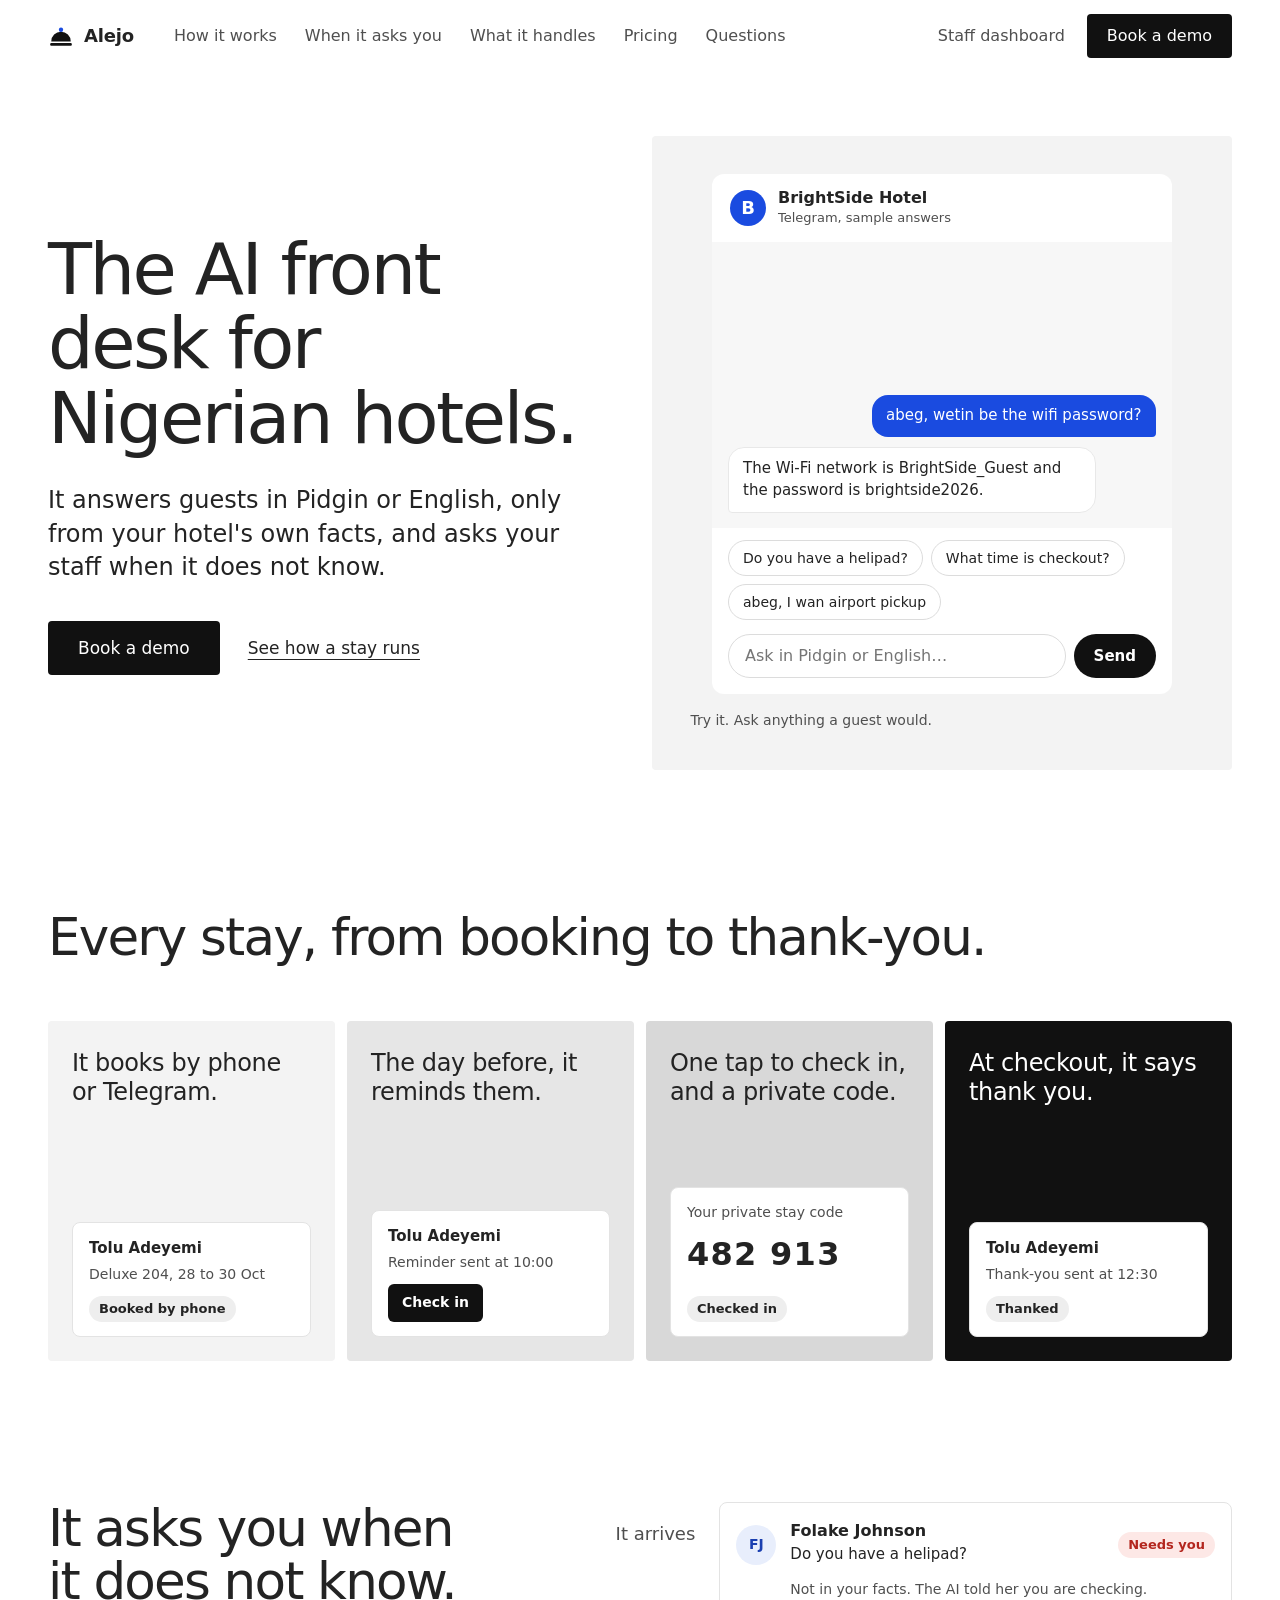
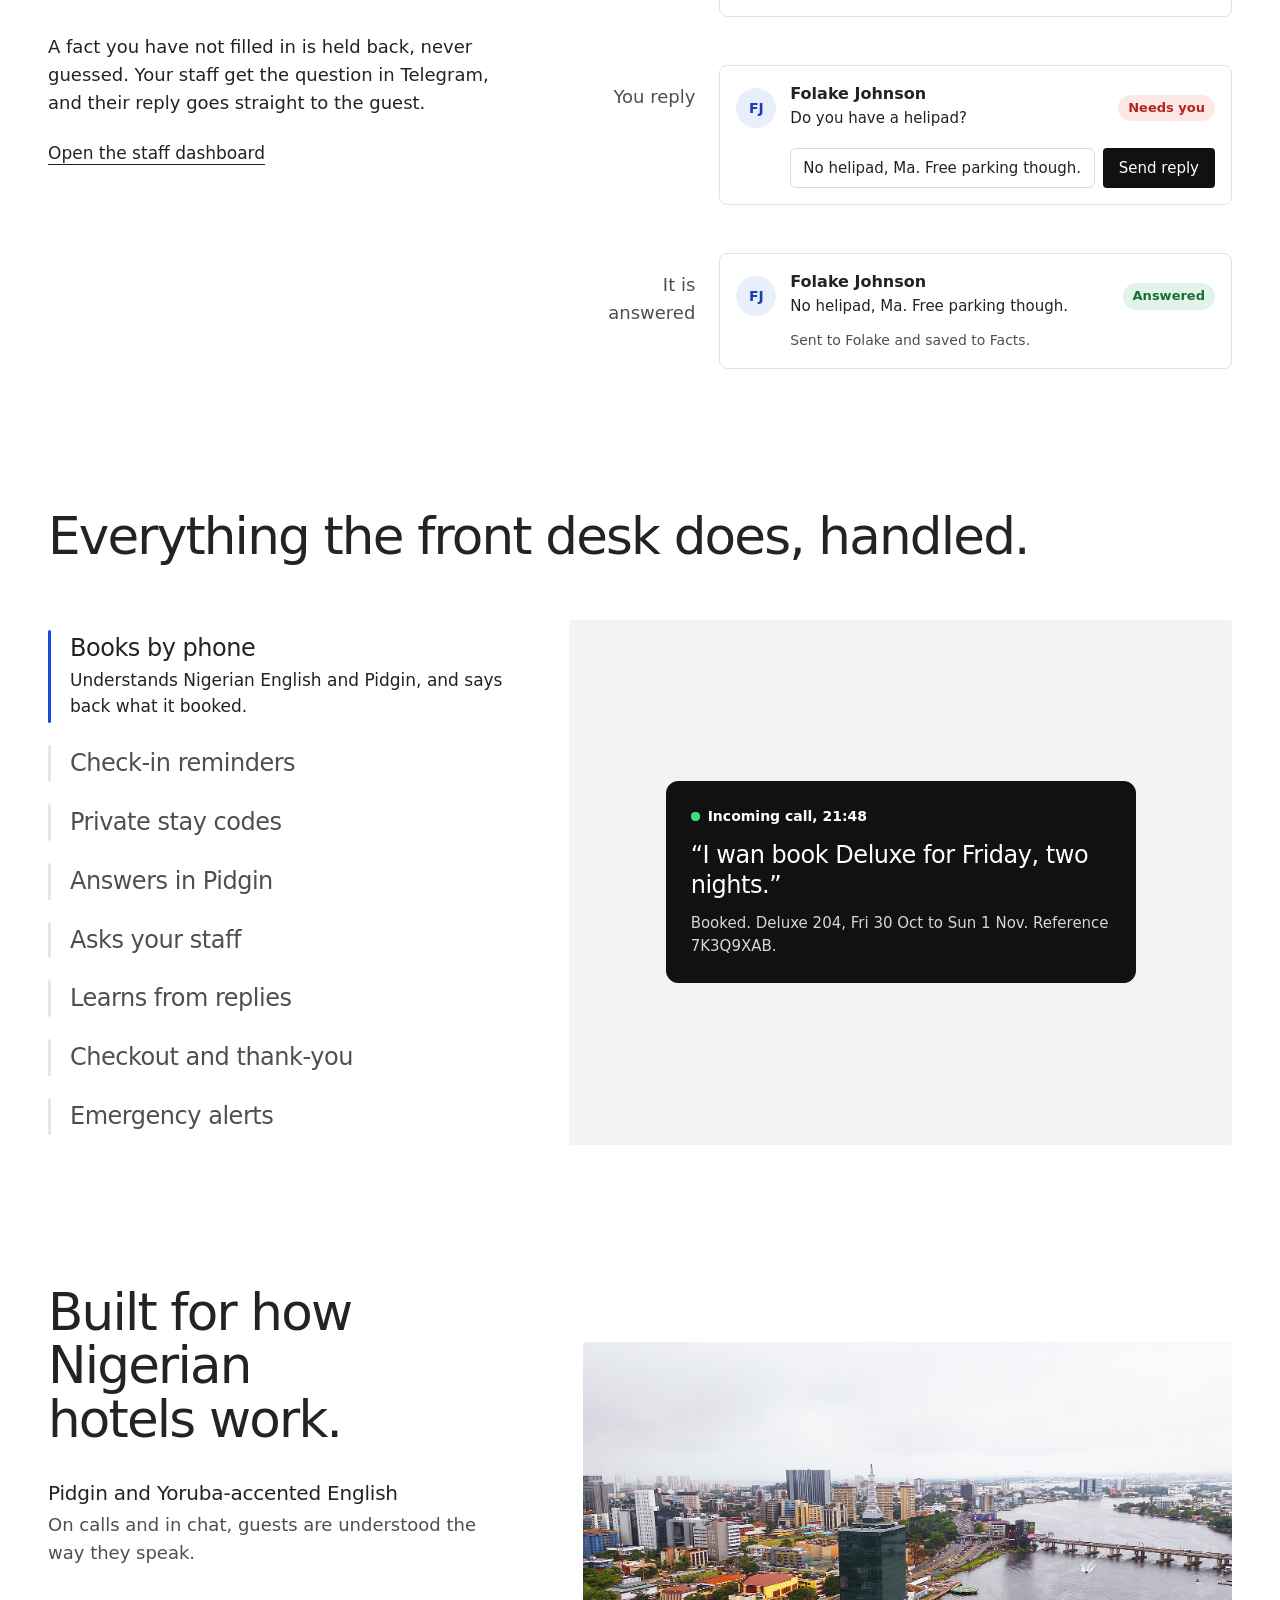
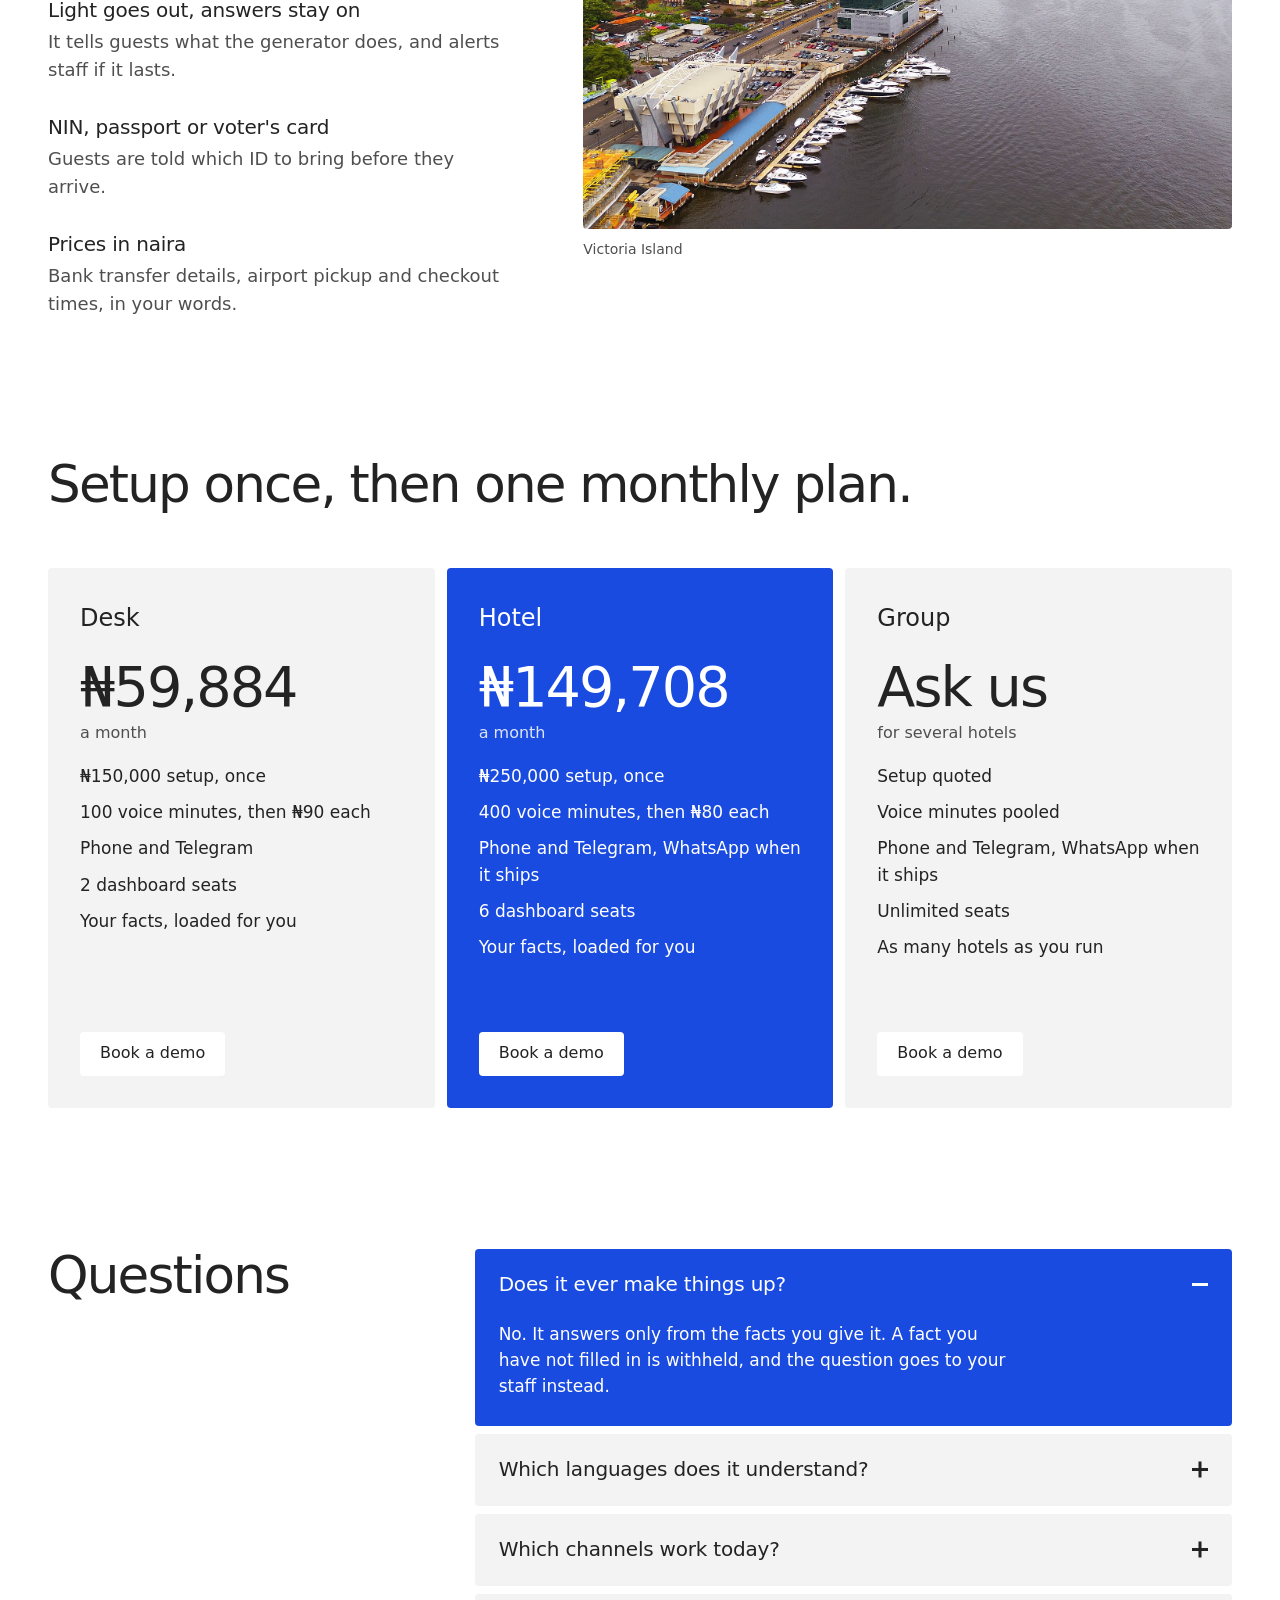
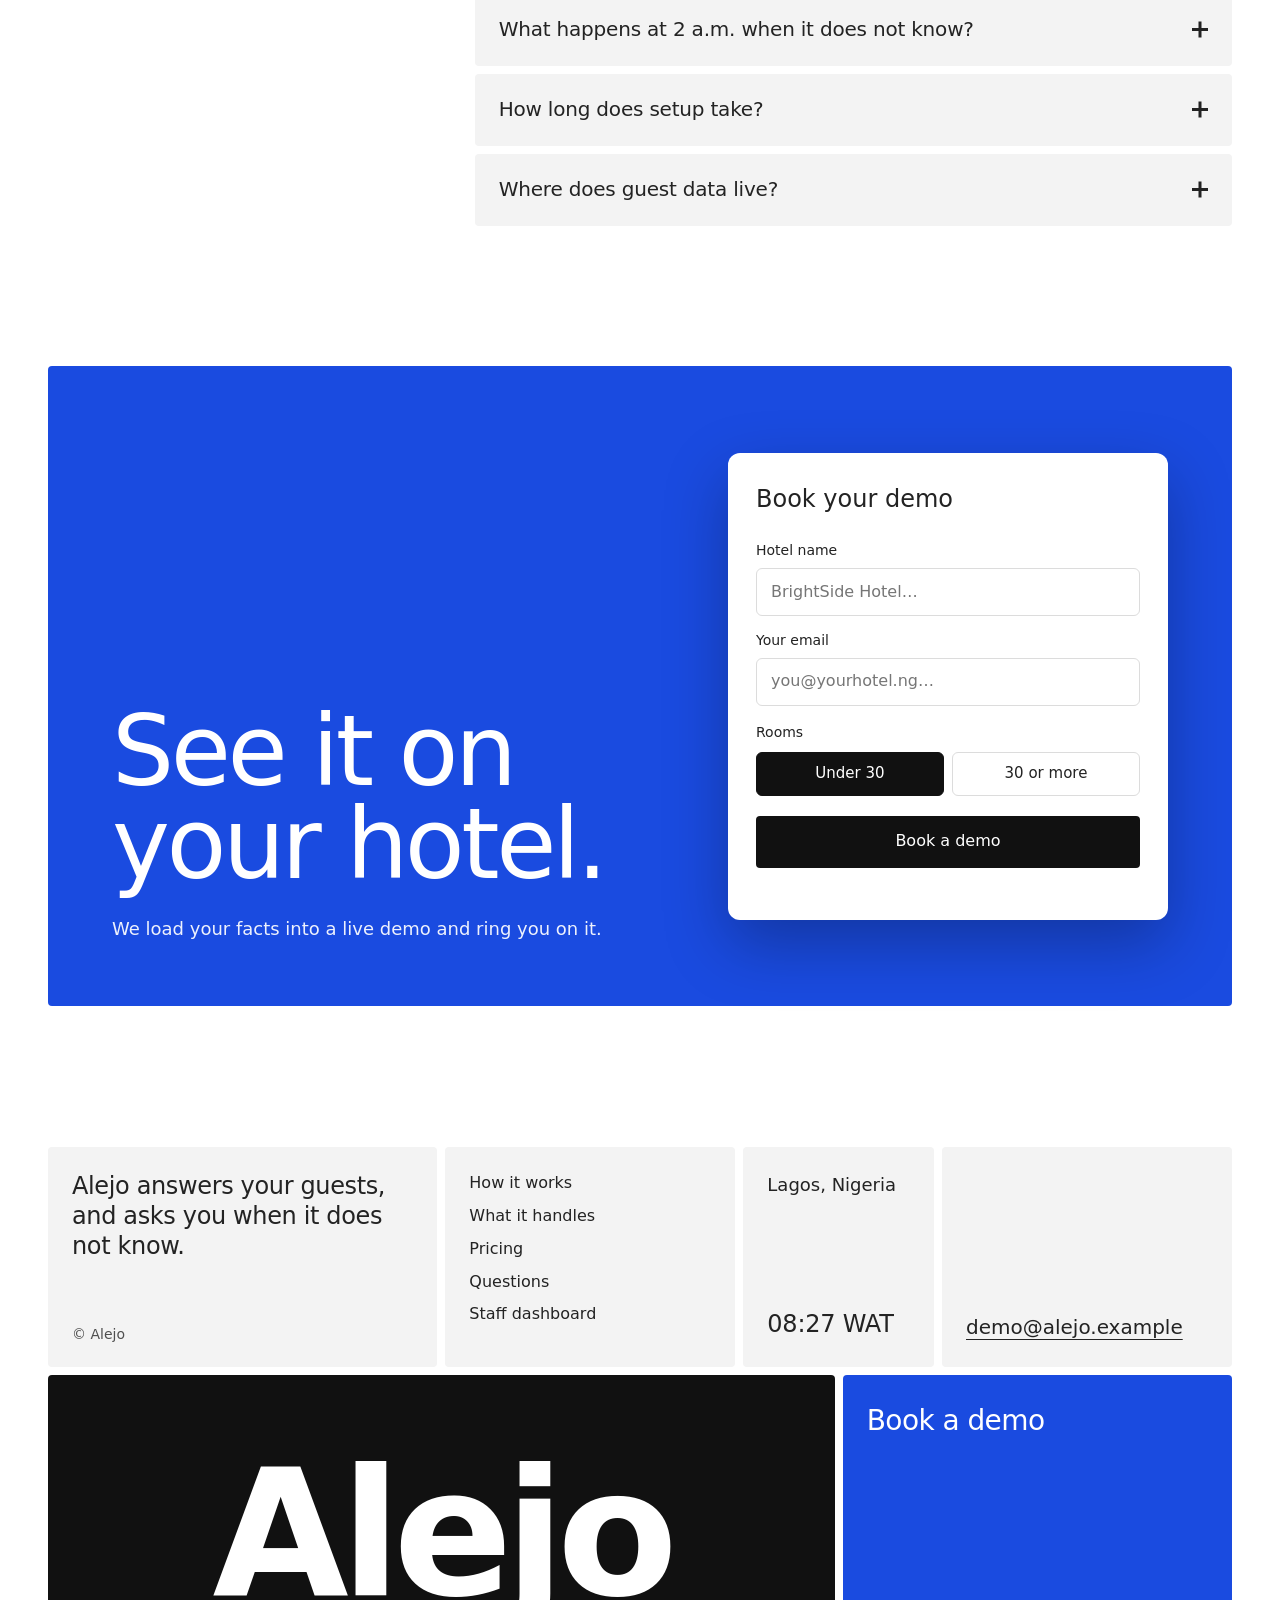
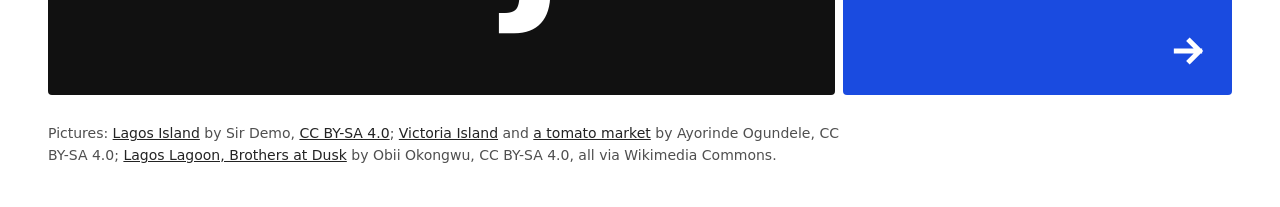
==== website/index.html @ f94c23f7 "Alejo: AI front desk for Nigerian hotels Marketing site and staff dashboard (static, no build step)," ====
<!doctype html>
<html lang="en">
<head>
  <meta charset="utf-8">
  <meta name="viewport" content="width=device-width, initial-scale=1, viewport-fit=cover">
  <title>Alejo: the AI front desk for Nigerian hotels</title>
  <meta name="description" content="Alejo answers hotel guests by phone and chat in Pidgin or English, only from your hotel's own facts. When it does not know, it asks your staff.">
  <meta name="theme-color" content="#ffffff">
  <meta name="color-scheme" content="light">
  <link rel="preconnect" href="https://api.fontshare.com">
  <link rel="preconnect" href="https://cdn.fontshare.com" crossorigin>
  <link href="https://api.fontshare.com/v2/css?f[]=general-sans@300,400,500,600&display=swap" rel="stylesheet">
  <link rel="stylesheet" href="site.css">
  <script>document.documentElement.classList.add('js')</script>
</head>
<body>
<a class="skip" href="#top">Skip to content</a>
<div class="progress" id="progress" aria-hidden="true"></div>

<header class="site-head" id="siteHead">
  <div class="wrap head-in">
    <a class="brand" href="#top" aria-label="Alejo, back to top"><svg class="mark" viewBox="0 0 24 24" aria-hidden="true"><path d="M3 17a9 9 0 0 1 18 0z" fill="#111"/><rect x="2" y="18.5" width="20" height="2.5" rx="1" fill="#111"/><circle cx="12" cy="6.2" r="2" fill="#1a4be0"/></svg><span translate="no">Alejo</span></a>
    <nav class="nav" id="nav" aria-label="Main">
      <a href="#how">How it works</a>
      <a href="#asks">When it asks you</a>
      <a href="#handles">What it handles</a>
      <a href="#pricing">Pricing</a>
      <a href="#faq">Questions</a>
      <a class="nav-extra" href="/app/index.html">Staff dashboard</a>
      <a class="nav-extra nav-cta" href="#demo">Book a demo</a>
    </nav>
    <div class="head-right">
      <a class="head-link" href="/app/index.html">Staff dashboard</a>
      <a class="btn" href="#demo">Book a demo</a>
      <button class="menu-btn" id="menuBtn" type="button" aria-expanded="false" aria-controls="nav">Menu</button>
    </div>
  </div>
</header>

<main id="top">

  <!-- HERO: a plain headline and the product doing its job -->
  <section class="hero wrap" aria-labelledby="h-hero">
    <div class="hero-text">
      <h1 id="h-hero">The AI front desk for Nigerian hotels.</h1>
      <p class="lead">It answers guests in Pidgin or English, only from your hotel's own facts, and asks your staff when it does not know.</p>
      <div class="hero-actions">
        <a class="btn btn-lg" href="#demo">Book a demo</a>
        <a class="text-link" href="#how">See how a stay runs</a>
      </div>
    </div>
    <div class="stage" id="try">
      <div class="chat" data-ui>
        <div class="chat-head"><span class="chat-mark" aria-hidden="true">B</span><span><strong>BrightSide Hotel</strong><small>Telegram, sample answers</small></span></div>
        <div class="chat-log" id="chatLog" role="log" aria-live="polite">
          <p class="msg out">abeg, wetin be the wifi password?</p>
          <p class="msg in">The Wi-Fi network is BrightSide_Guest and the password is brightside2026.</p>
        </div>
        <div class="chips" id="chips" role="group" aria-label="Try a question">
          <button type="button" class="chip" data-q="Do you have a helipad?">Do you have a helipad?</button>
          <button type="button" class="chip" data-q="What time is checkout?">What time is checkout?</button>
          <button type="button" class="chip" data-q="abeg, I wan airport pickup">abeg, I wan airport pickup</button>
        </div>
        <form class="chat-form" id="chatForm" autocomplete="off">
          <label class="sr" for="chatInput">Ask the front desk</label>
          <input id="chatInput" name="q" type="text" placeholder="Ask in Pidgin or English…" maxlength="140">
          <button type="submit" class="send">Send</button>
        </form>
        <div class="staff-pane" id="staffPane" hidden>
          <p class="staff-t">BrightSide Staff <span id="staffState">Guest needs help</span></p>
          <p class="staff-q" id="staffQ"></p>
          <form class="staff-form" id="staffForm" autocomplete="off">
            <label class="sr" for="staffInput">Reply as staff</label>
            <input id="staffInput" name="r" type="text" placeholder="Reply as staff. Start with #kb to save it…" maxlength="140">
            <button type="submit" class="send">Reply</button>
          </form>
        </div>
      </div>
      <p class="stage-note">Try it. Ask anything a guest would.</p>
    </div>
  </section>

  <!-- HOW A STAY RUNS: one card, four fields -->
  <section class="block wrap" id="how" aria-labelledby="h-how">
    <h2 id="h-how">Every stay, from booking to thank-you.</h2>
    <div class="fields">
      <article class="field fd-1">
        <p class="clause">It books by phone or Telegram.</p>
        <div class="scard" data-ui><b>Tolu Adeyemi</b><span>Deluxe 204, 28 to 30 Oct</span><em class="pill">Booked by phone</em></div>
      </article>
      <article class="field fd-2">
        <p class="clause">The day before, it reminds them.</p>
        <div class="scard" data-ui><b>Tolu Adeyemi</b><span>Reminder sent at 10:00</span><span class="mock-btn">Check in</span></div>
      </article>
      <article class="field fd-3">
        <p class="clause">One tap to check in, and a private code.</p>
        <div class="scard" data-ui><span>Your private stay code</span><b class="code">482 913</b><em class="pill">Checked in</em></div>
      </article>
      <article class="field fd-4">
        <p class="clause">At checkout, it says thank you.</p>
        <div class="scard" data-ui><b>Tolu Adeyemi</b><span>Thank-you sent at 12:30</span><em class="pill">Thanked</em></div>
      </article>
    </div>
  </section>

  <!-- WHEN IT DOES NOT KNOW: one row in three states, the middle one is live -->
  <section class="block wrap" id="asks" aria-labelledby="h-asks">
    <div class="split">
      <div class="split-head">
        <h2 id="h-asks">It asks you when it does not know.</h2>
        <p class="body">A fact you have not filled in is held back, never guessed. Your staff get the question in Telegram, and their reply goes straight to the guest.</p>
        <a class="text-link" href="/app/index.html">Open the staff dashboard</a>
      </div>
      <div class="states">
        <div class="state">
          <p class="state-w">It arrives</p>
          <div class="irow" data-ui>
            <span class="disc">FJ</span>
            <div class="irow-t"><b>Folake Johnson</b><span>Do you have a helipad?</span></div>
            <span class="irow-m">02:14, Telegram</span>
            <em class="pill pill-red">Needs you</em>
            <p class="irow-n">Not in your facts. The AI told her you are checking.</p>
          </div>
        </div>
        <div class="state">
          <p class="state-w">You reply</p>
          <div class="irow irow-live" id="liveRow" data-ui>
            <span class="disc">FJ</span>
            <div class="irow-t"><b>Folake Johnson</b><span>Do you have a helipad?</span></div>
            <span class="irow-m">02:14, Telegram</span>
            <em class="pill pill-red" id="livePill">Needs you</em>
            <form class="irow-reply" id="liveForm" autocomplete="off">
              <label class="sr" for="liveInput">Your reply to Folake</label>
              <input id="liveInput" value="No helipad, Ma. Free parking though." maxlength="120">
              <button type="submit" class="btn btn-small">Send reply</button>
            </form>
            <p class="irow-n irow-done" id="liveDone" hidden>Sent to Folake and saved to Facts.</p>
          </div>
        </div>
        <div class="state">
          <p class="state-w">It is answered</p>
          <div class="irow" data-ui>
            <span class="disc">FJ</span>
            <div class="irow-t"><b>Folake Johnson</b><span>No helipad, Ma. Free parking though.</span></div>
            <span class="irow-m">02:16, Telegram</span>
            <em class="pill pill-ok">Answered</em>
            <p class="irow-n">Sent to Folake and saved to Facts.</p>
          </div>
        </div>
      </div>
    </div>
  </section>

  <!-- WHAT IT HANDLES: a short list, and the product doing each thing -->
  <section class="block wrap" id="handles" aria-labelledby="h-handles">
    <h2 id="h-handles">Everything the front desk does, handled.</h2>
    <div class="explore" id="explore">
      <div class="ex-tabs" role="tablist" aria-label="What it handles" aria-orientation="vertical">
        <div class="ex-item is-sel"><button type="button" class="ex-tab" role="tab" id="ex-t0" aria-selected="true" aria-controls="ex-p0" aria-describedby="ex-d0"><span class="ex-n">Books by phone</span></button><p class="ex-d" id="ex-d0">Understands Nigerian English and Pidgin, and says back what it booked.</p><i class="ex-fill" aria-hidden="true"></i></div>
        <div class="ex-item"><button type="button" class="ex-tab" role="tab" id="ex-t1" aria-selected="false" tabindex="-1" aria-controls="ex-p1" aria-describedby="ex-d1"><span class="ex-n">Check-in reminders</span></button><p class="ex-d" id="ex-d1">The day before, at 10:00 Lagos time, with a Check in button.</p><i class="ex-fill" aria-hidden="true"></i></div>
        <div class="ex-item"><button type="button" class="ex-tab" role="tab" id="ex-t2" aria-selected="false" tabindex="-1" aria-controls="ex-p2" aria-describedby="ex-d2"><span class="ex-n">Private stay codes</span></button><p class="ex-d" id="ex-d2">A six-digit code, shown only to the chat linked to that booking, from the check-in date.</p><i class="ex-fill" aria-hidden="true"></i></div>
        <div class="ex-item"><button type="button" class="ex-tab" role="tab" id="ex-t3" aria-selected="false" tabindex="-1" aria-controls="ex-p3" aria-describedby="ex-d3"><span class="ex-n">Answers in Pidgin</span></button><p class="ex-d" id="ex-d3">Abeg, wetin, how far. It reads how guests write and answers the same way.</p><i class="ex-fill" aria-hidden="true"></i></div>
        <div class="ex-item"><button type="button" class="ex-tab" role="tab" id="ex-t4" aria-selected="false" tabindex="-1" aria-controls="ex-p4" aria-describedby="ex-d4"><span class="ex-n">Asks your staff</span></button><p class="ex-d" id="ex-d4">What it cannot answer lands in your Telegram staff group, at any hour.</p><i class="ex-fill" aria-hidden="true"></i></div>
        <div class="ex-item"><button type="button" class="ex-tab" role="tab" id="ex-t5" aria-selected="false" tabindex="-1" aria-controls="ex-p5" aria-describedby="ex-d5"><span class="ex-n">Learns from replies</span></button><p class="ex-d" id="ex-d5">Start a reply with #kb and it becomes an answer for the next guest.</p><i class="ex-fill" aria-hidden="true"></i></div>
        <div class="ex-item"><button type="button" class="ex-tab" role="tab" id="ex-t6" aria-selected="false" tabindex="-1" aria-controls="ex-p6" aria-describedby="ex-d6"><span class="ex-n">Checkout and thank-you</span></button><p class="ex-d" id="ex-d6">A reminder on the morning of checkout, then a thank-you after they leave.</p><i class="ex-fill" aria-hidden="true"></i></div>
        <div class="ex-item"><button type="button" class="ex-tab" role="tab" id="ex-t7" aria-selected="false" tabindex="-1" aria-controls="ex-p7" aria-describedby="ex-d7"><span class="ex-n">Emergency alerts</span></button><p class="ex-d" id="ex-d7">Guests get 112 straight away and your staff are alerted at once.</p><i class="ex-fill" aria-hidden="true"></i></div>
      </div>
      <div class="ex-stage">
        <div class="ex-panel is-on" role="tabpanel" id="ex-p0" aria-labelledby="ex-t0">
          <div class="frag f-call" data-ui><p class="call-k"><i class="call-dot"></i>Incoming call, 21:48</p><p class="call-q">“I wan book Deluxe for Friday, two nights.”</p><p class="call-a">Booked. Deluxe 204, Fri 30 Oct to Sun 1 Nov. Reference 7K3Q9XAB.</p></div>
        </div>
        <div class="ex-panel" role="tabpanel" id="ex-p1" aria-labelledby="ex-t1">
          <div class="frag" data-ui><div class="frag-log"><p class="msg in"><span class="k">BrightSide Hotel</span>Good evening Tolu. You check in tomorrow from 2:00 PM. Tap Check in when you arrive.</p><span class="tg-btn">Check in</span></div></div>
        </div>
        <div class="ex-panel" role="tabpanel" id="ex-p2" aria-labelledby="ex-t2">
          <div class="frag f-code" data-ui><p>Your private stay code</p><b>482 913</b><p class="frag-note">Shown only in this chat, from 28 Oct.</p></div>
        </div>
        <div class="ex-panel" role="tabpanel" id="ex-p3" aria-labelledby="ex-t3">
          <div class="frag" data-ui><div class="frag-log"><p class="msg out">abeg, which time una dey serve breakfast?</p><p class="msg in">Breakfast dey from 6:30 AM to 10:30 AM every day. The restaurant dey open from 7:00 AM.</p></div></div>
        </div>
        <div class="ex-panel" role="tabpanel" id="ex-p4" aria-labelledby="ex-t4">
          <div class="frag" data-ui><div class="frag-log"><p class="frag-note">BrightSide Staff</p><p class="msg in"><span class="k">Guest needs help</span>“Do you have a helipad?” Reply to this message to answer the guest.</p></div></div>
        </div>
        <div class="ex-panel" role="tabpanel" id="ex-p5" aria-labelledby="ex-t5">
          <div class="frag" data-ui><div class="frag-log"><p class="msg out">#kb No helipad, Ma. Free parking though.</p><em class="pill pill-ok">Saved to Facts</em><p class="frag-note">The next guest who asks gets this answer.</p></div></div>
        </div>
        <div class="ex-panel" role="tabpanel" id="ex-p6" aria-labelledby="ex-t6">
          <div class="frag" data-ui><div class="frag-log"><p class="msg in">Checkout is by 12:00 noon. Tap Check out when you leave.</p><span class="tg-btn">Check out</span><p class="msg in">Thank you for staying, Tolu. Safe journey, and we hope to see you again.</p></div></div>
        </div>
        <div class="ex-panel" role="tabpanel" id="ex-p7" aria-labelledby="ex-t7">
          <div class="frag" data-ui><div class="frag-log"><p class="msg out">I need a doctor</p><p class="msg in">Call 112 now. I have alerted our staff and they are on their way.</p><em class="pill pill-red">Staff alerted</em></div></div>
        </div>
      </div>
    </div>
  </section>

  <!-- BUILT FOR NIGERIA: the one picture that changes slowly -->
  <section class="block wrap" id="nigeria" aria-labelledby="h-ng">
    <div class="split split-ng">
      <div class="split-head">
        <h2 id="h-ng">Built for how Nigerian hotels work.</h2>
        <dl class="plain">
          <div><dt>Pidgin and Yoruba-accented English</dt><dd>On calls and in chat, guests are understood the way they speak.</dd></div>
          <div><dt>Light goes out, answers stay on</dt><dd>It tells guests what the generator does, and alerts staff if it lasts.</dd></div>
          <div><dt>NIN, passport or voter's card</dt><dd>Guests are told which ID to bring before they arrive.</dd></div>
          <div><dt>Prices in naira</dt><dd>Bank transfer details, airport pickup and checkout times, in your words.</dd></div>
        </dl>
      </div>
      <figure class="slides" id="slides">
        <div class="slide-stack">
          <img class="is-on" src="assets/photos/aerial-view-of-victoria-island-in-lagos.jpg" width="1920" height="1245" alt="Aerial view of Victoria Island, Lagos, with a harbour full of yachts" data-cap="Victoria Island">
          <img src="assets/photos/lagos-island-1.jpg" width="1920" height="1279" alt="Lagos Island seen from above, with the Central Mosque and Balogun market" loading="lazy" data-cap="Lagos Island">
          <img src="assets/photos/lagos-lagoon-brothers-at-dusk.jpg" width="1920" height="1094" alt="A fisherman casting a net from a canoe on the Lagos lagoon at dusk" loading="lazy" data-cap="The lagoon at dusk">
          <img src="assets/photos/aerial-view-of-a-busy-tomato-market.jpg" width="1920" height="1303" alt="Aerial view of a busy tomato market in Lagos" loading="lazy" data-cap="A market in Lagos">
        </div>
        <figcaption id="slideCap">Victoria Island</figcaption>
      </figure>
    </div>
  </section>

  <!-- PRICING -->
  <section class="block wrap" id="pricing" aria-labelledby="h-pricing">
    <h2 id="h-pricing">Setup once, then one monthly plan.</h2>
    <div class="plans">
      <article class="plan">
        <h3>Desk</h3>
        <p class="price">₦60,000<span>a month</span></p>
        <ul>
          <li>₦150,000 setup, once</li>
          <li>100 voice minutes, then ₦90 each</li>
          <li>Phone and Telegram</li>
          <li>2 dashboard seats</li>
          <li>Your facts, loaded for you</li>
        </ul>
        <a class="btn btn-line" href="#demo">Book a demo</a>
      </article>
      <article class="plan plan-rec">
        <h3>Hotel</h3>
        <p class="price">₦150,000<span>a month</span></p>
        <ul>
          <li>₦250,000 setup, once</li>
          <li>400 voice minutes, then ₦80 each</li>
          <li>Phone and Telegram, WhatsApp when it ships</li>
          <li>6 dashboard seats</li>
          <li>Your facts, loaded for you</li>
        </ul>
        <a class="btn btn-light" href="#demo">Book a demo</a>
      </article>
      <article class="plan">
        <h3>Group</h3>
        <p class="price">Ask us<span>for several hotels</span></p>
        <ul>
          <li>Setup quoted</li>
          <li>Voice minutes pooled</li>
          <li>Phone and Telegram, WhatsApp when it ships</li>
          <li>Unlimited seats</li>
          <li>As many hotels as you run</li>
        </ul>
        <a class="btn btn-line" href="#demo">Book a demo</a>
      </article>
    </div>
  </section>

  <!-- QUESTIONS -->
  <section class="block wrap" id="faq" aria-labelledby="h-faq">
    <div class="faq">
      <h2 id="h-faq">Questions</h2>
      <div class="tiles">
        <details name="faq" open><summary>Does it ever make things up?</summary><p>No. It answers only from the facts you give it. A fact you have not filled in is withheld, and the question goes to your staff instead.</p></details>
        <details name="faq"><summary>Which languages does it understand?</summary><p>English as Nigerians speak it, Pidgin, and Yoruba-accented English on calls. A caller who speaks only Yoruba, or another language, is handed to your staff with their number.</p></details>
        <details name="faq"><summary>Which channels work today?</summary><p>Phone and Telegram. Guests who book by phone share their number with the bot once and the stay links up. WhatsApp and website chat are next.</p></details>
        <details name="faq"><summary>What happens at 2 a.m. when it does not know?</summary><p>The guest is told you are checking, and your staff group gets the question. Whoever replies first is heard: the reply goes to the guest, and if it starts with #kb it becomes an answer for next time.</p></details>
        <details name="faq"><summary>How long does setup take?</summary><p>Most of it is your facts: Wi-Fi, hours, prices, policies, bank details. We load 70 Nigerian-hotel answers, you fill the blanks, and we connect your phone number.</p></details>
        <details name="faq"><summary>Where does guest data live?</summary><p>In a private database set up for your hotel. A stay code is shown only to the chat linked to that booking, and only from the check-in date.</p></details>
      </div>
    </div>
  </section>

  <!-- DEMO: the first step, already open -->
  <section class="block cta wrap" id="demo" aria-labelledby="h-demo">
    <div class="cta-field">
      <div class="cta-text">
        <h2 id="h-demo">See it on your hotel.</h2>
        <p class="body">We load your facts into a live demo and ring you on it.</p>
      </div>
      <form class="dialog" id="demoForm" data-ui autocomplete="off">
        <h3>Book your demo</h3>
        <label for="demoHotel">Hotel name</label>
        <input id="demoHotel" name="hotel" type="text" placeholder="BrightSide Hotel…" autocomplete="organization">
        <label for="demoEmail">Your email</label>
        <input id="demoEmail" name="email" type="email" inputmode="email" spellcheck="false" placeholder="you@yourhotel.ng…" required autocomplete="email">
        <fieldset class="seg"><legend>Rooms</legend>
          <label><input type="radio" name="rooms" value="Under 30 rooms" checked><span>Under 30</span></label>
          <label><input type="radio" name="rooms" value="30 rooms or more"><span>30 or more</span></label>
        </fieldset>
        <div class="hp" aria-hidden="true"><label>Website<input type="text" name="website" tabindex="-1" autocomplete="off"></label></div>
        <button type="submit" class="btn btn-wide">Book a demo</button>
        <p class="dialog-status" id="demoStatus" role="status"></p>
      </form>
    </div>
  </section>

</main>

<footer class="foot wrap">
  <div class="foot-row">
    <div class="ftile ft-say"><p>Alejo answers your guests, and asks you when it does not know.</p><p class="ft-small">© Alejo</p></div>
    <nav class="ftile ft-nav" aria-label="Footer"><a href="#how">How it works</a><a href="#handles">What it handles</a><a href="#pricing">Pricing</a><a href="#faq">Questions</a><a href="/app/index.html">Staff dashboard</a></nav>
    <div class="ftile ft-time"><p>Lagos, Nigeria</p><p class="ft-time-v" id="lagosTime">WAT</p></div>
    <div class="ftile ft-mail"><a href="mailto:demo@alejo.example">demo@alejo.example</a></div>
  </div>
  <div class="foot-row foot-row-2">
    <div class="ftile ft-mark"><p class="wordmark" translate="no">Alejo</p></div>
    <a class="ftile ft-cta" href="#demo"><span>Book a demo</span><svg viewBox="0 0 24 24" width="40" height="40" aria-hidden="true"><path d="M5 12h14M13 6l6 6-6 6" fill="none" stroke="currentColor" stroke-width="3" stroke-linecap="square"/></svg></a>
  </div>
  <p class="credits">Pictures: <a href="https://commons.wikimedia.org/wiki/File:LAGOS_ISLAND_1.jpg">Lagos Island</a> by Sir Demo, <a href="https://creativecommons.org/licenses/by-sa/4.0">CC BY-SA 4.0</a>; <a href="https://commons.wikimedia.org/wiki/File:Aerial_view_of_victoria_island_in_Lagos,_Nigeria_with_habours_for_yatches.jpg">Victoria Island</a> and <a href="https://commons.wikimedia.org/wiki/File:Aerial_view_of_a_busy_tomato_market_in_Lagos_Nigeria.jpg">a tomato market</a> by Ayorinde Ogundele, CC BY-SA 4.0; <a href="https://commons.wikimedia.org/wiki/File:Lagos_Lagoon_-_Brothers_at_Dusk.jpg">Lagos Lagoon, Brothers at Dusk</a> by Obii Okongwu, CC BY-SA 4.0, all via Wikimedia Commons.</p>
</footer>

<script src="site.js" defer></script>
</body>
</html>
---- website/site.css ----
/* Alejo: marketing site, version 2 (calm). Direction: the product performs.
   One margin pair, one corner radius (4px), one button shape. Brand blue stays the AI hue. */
:root {
  --bg: #ffffff;
  --surface: #f3f3f3;
  --surface-2: #e6e6e6;
  --surface-3: #d8d8d8;
  --ink: #232323;
  --muted: #4f4f4f;
  --dark: #111111;
  --accent: #1a4be0;
  --accent-ink: #ffffff;
  --line: #dcdcdc;
  --r: 4px;
  --m: clamp(20px, 4vw, 48px);
  --head-h: 72px;
  --step-small: 0.875rem;
  --step-body: 1.125rem;
  --step-lead: clamp(1.25rem, 1.05rem + 0.6vw, 1.5rem);
  --step-head: clamp(2rem, 1.3rem + 2.4vw, 3.25rem);
  --step-display: clamp(2.5rem, 1.1rem + 4.4vw, 4.5rem);
  --section: clamp(88px, 11vw, 160px);
}
*, *::before, *::after { box-sizing: border-box; }
html { -webkit-text-size-adjust: 100%; scroll-behavior: smooth; }
body {
  margin: 0; background: var(--bg); color: var(--ink);
  font-family: 'General Sans', system-ui, -apple-system, 'Segoe UI', sans-serif;
  font-size: var(--step-body); line-height: 1.55; -webkit-font-smoothing: antialiased;
}
img { display: block; max-width: 100%; }
h1, h2, h3, p, ul, dl, dd, figure { margin: 0; padding: 0; }
ul { list-style: none; }
a { color: inherit; }
button, input { font: inherit; color: inherit; }
button { cursor: pointer; }
:focus-visible { outline: 2px solid var(--accent); outline-offset: 3px; }
.sr { position: absolute; width: 1px; height: 1px; overflow: hidden; clip-path: inset(50%); white-space: nowrap; }
.wrap { width: min(100% - 2 * var(--m), 1280px); margin-inline: auto; }
section[id] { scroll-margin-top: calc(var(--head-h) + 16px); }
.block { margin-top: var(--section); }

h1, h2 { font-weight: 300; letter-spacing: -0.035em; line-height: 1.04; text-wrap: balance; }
h1 { font-size: var(--step-display); }
h2 { font-size: var(--step-head); max-width: 20em; }
h3 { font-weight: 500; }
.lead { font-size: var(--step-lead); line-height: 1.4; color: var(--ink); max-width: 34em; }
.body { font-size: var(--step-body); color: var(--ink); max-width: 32em; }

/* skip link */
.skip { position: absolute; width: 1px; height: 1px; overflow: hidden; clip-path: inset(50%); white-space: nowrap; }
.skip:focus { width: auto; height: auto; overflow: visible; clip-path: none; left: 12px; top: 12px; z-index: 100; padding: 10px 16px; background: var(--ink); color: #fff; font-weight: 600; }

/* buttons and links */
.btn {
  display: inline-flex; align-items: center; justify-content: center; min-height: 44px; padding: 0 20px;
  background: var(--dark); color: #fff; border: 0; border-radius: var(--r); font-size: 1rem; font-weight: 500;
  text-decoration: none; touch-action: manipulation; transition: background-color .15s, transform .12s;
}
.btn:hover { background: #333; }
.btn:active { transform: scale(0.98); }
.btn-lg { min-height: 54px; padding: 0 30px; font-size: 1.0625rem; }
.btn-small { min-height: 40px; padding: 0 16px; font-size: 0.9375rem; }
.btn-wide { width: 100%; min-height: 52px; }
.btn-line { background: #fff; color: var(--ink); }
.btn-line:hover { background: var(--surface-2); }
.btn-light { background: #fff; color: var(--ink); }
.btn-light:hover { background: var(--surface); }
.text-link { font-size: 1.0625rem; text-decoration: underline; text-underline-offset: 5px; text-decoration-thickness: 1px; }
.text-link:hover { text-decoration-thickness: 2px; }

/* header */
.site-head { position: sticky; top: 0; z-index: 50; background: rgba(255, 255, 255, 0.92); backdrop-filter: blur(14px); -webkit-backdrop-filter: blur(14px); /* taste-skill-ignore: the one sticky bar */ }
.head-in { height: var(--head-h); display: flex; align-items: center; gap: 40px; }
.brand { display: inline-flex; align-items: center; gap: 10px; font-size: 1.125rem; font-weight: 600; letter-spacing: -0.01em; text-decoration: none; }
.mark { width: 26px; height: 26px; }
.nav { display: flex; gap: 28px; }
.nav a { font-size: 1rem; color: var(--muted); text-decoration: none; padding: 6px 0; transition: color .15s; }
.nav a:hover, .nav a[aria-current="true"] { color: var(--ink); }
.head-right { margin-left: auto; display: flex; align-items: center; gap: 22px; }
.head-link { font-size: 1rem; text-decoration: none; color: var(--muted); }
.head-link:hover { color: var(--ink); }
.menu-btn { display: none; min-height: 44px; padding: 0 16px; background: #fff; border: 1px solid var(--line); border-radius: var(--r); font-weight: 500; /* taste-skill-ignore: control */ }

/* hero */
.hero { display: grid; grid-template-columns: repeat(12, minmax(0, 1fr)); column-gap: 24px; align-items: center; padding-top: clamp(32px, 5vw, 72px); }
.hero-text { grid-column: 1 / 7; padding-right: 24px; }
.hero-text h1 { max-width: 9.5em; }
.hero-text .lead { margin-top: 28px; }
.hero-actions { margin-top: 36px; display: flex; align-items: center; gap: 28px; flex-wrap: wrap; }
.stage { grid-column: 7 / 13; background: var(--surface); border-radius: var(--r); padding: clamp(20px, 3vw, 40px); display: flex; flex-direction: column; align-items: center; }
.stage-note { margin-top: 16px; font-size: var(--step-small); color: var(--muted); align-self: flex-start; }

/* the chat (a working fragment of the product) */
.chat { width: 100%; max-width: 460px; height: 520px; background: #fff; border-radius: 12px; overflow: hidden; display: flex; flex-direction: column; }
.chat-head { display: flex; align-items: center; gap: 12px; padding: 14px 18px; }
.chat-head strong { display: block; font-size: 1rem; font-weight: 600; line-height: 1.2; }
.chat-head small { display: block; font-size: 0.8125rem; color: var(--muted); }
.chat-mark { width: 36px; height: 36px; border-radius: 50%; background: var(--accent); color: #fff; display: grid; place-items: center; font-weight: 600; }
.chat-log { flex: 1; min-height: 0; overflow-y: auto; background: #f7f7f7; padding: 16px; display: flex; flex-direction: column; gap: 10px; }
.chat-log > :first-child { margin-top: auto; }
.msg { max-width: 86%; padding: 10px 14px; border-radius: 16px; font-size: 0.9375rem; line-height: 1.45; }
.msg.out { align-self: flex-end; background: var(--accent); color: #fff; border-bottom-right-radius: 4px; }
.msg.in { align-self: flex-start; background: #fff; border: 1px solid #e8e8e8; border-bottom-left-radius: 4px; }
.msg.note { align-self: center; background: transparent; color: var(--muted); font-size: 0.8125rem; }
.msg .k { display: block; font-size: 0.8125rem; font-weight: 600; color: var(--accent); margin-bottom: 2px; }
.chips { display: flex; flex-wrap: wrap; gap: 8px; padding: 12px 16px 4px; }
.chip { min-height: 36px; padding: 0 14px; background: #fff; border: 1px solid var(--line); border-radius: 999px; font-size: 0.875rem; touch-action: manipulation; transition: background-color .15s; }
.chip:hover { background: var(--surface); }
.chat-form, .staff-form { display: flex; gap: 8px; padding: 10px 16px 16px; }
.chat-form input, .staff-form input { flex: 1; min-width: 0; min-height: 44px; padding: 0 16px; border: 1px solid var(--line); border-radius: 999px; font-size: 1rem; background: #fff; }
.send { min-height: 44px; padding: 0 20px; background: var(--dark); color: #fff; border: 0; border-radius: 999px; font-weight: 600; font-size: 0.9375rem; }
.send:hover { background: #333; }
.staff-pane { background: var(--surface); padding: 14px 0 0; }
.staff-pane[hidden] { display: none; }
.staff-t { padding: 0 16px; font-size: 0.875rem; font-weight: 600; display: flex; gap: 10px; align-items: center; }
.staff-t span { background: #fde8e6; color: #b3261e; padding: 2px 10px; border-radius: 999px; font-size: 0.8125rem; }
.staff-q { padding: 6px 16px 0; font-size: 0.9375rem; }
.staff-pane .staff-form { padding-top: 10px; }

/* how a stay runs */
.fields { margin-top: 56px; display: grid; grid-template-columns: repeat(4, minmax(0, 1fr)); gap: 12px; }
.field { min-height: 340px; padding: 28px 24px 24px; border-radius: var(--r); display: flex; flex-direction: column; justify-content: space-between; gap: 32px; transition: transform .2s; }
.field:hover { transform: translateY(-4px); }
.fd-1 { background: var(--surface); }
.fd-2 { background: var(--surface-2); }
.fd-3 { background: var(--surface-3); }
.fd-4 { background: var(--dark); color: #fff; }
.clause { font-size: var(--step-lead); line-height: 1.2; font-weight: 400; letter-spacing: -0.015em; max-width: 11em; }
.scard { background: #fff; color: var(--ink); border: 1px solid #e3e3e3; border-radius: 8px; padding: 14px 16px; display: grid; gap: 4px; font-size: 0.875rem; justify-items: start; }
.scard b { font-size: 0.9375rem; font-weight: 600; }
.scard span { color: var(--muted); }
.scard .code { font-size: 2rem; letter-spacing: 0.04em; font-weight: 600; font-variant-numeric: tabular-nums; margin: 2px 0 6px; }
.pill { font-style: normal; display: inline-block; margin-top: 6px; padding: 3px 10px; border-radius: 999px; background: #eee; font-size: 0.8125rem; font-weight: 600; color: var(--ink); }
.pill-red { background: #fde8e6; color: #b3261e; }
.pill-ok { background: #e2f4e8; color: #1d6b3a; }
.mock-btn { margin-top: 6px; display: inline-block; padding: 8px 14px; background: var(--dark); color: #fff !important; border-radius: 6px; font-weight: 600; font-size: 0.875rem; }

/* it asks you */
.split { display: grid; grid-template-columns: 5fr 7fr; gap: 72px; align-items: start; }
.split-head { position: sticky; top: calc(var(--head-h) + 32px); display: grid; gap: 24px; justify-items: start; }
.states { display: grid; gap: 48px; }
.state { display: grid; grid-template-columns: 112px minmax(0, 1fr); gap: 24px; align-items: start; }
.state-w { text-align: right; color: var(--muted); font-size: 1.125rem; padding-top: 18px; }
.irow { background: #fff; border: 1px solid #e3e3e3; border-radius: 8px; padding: 16px; display: grid; grid-template-columns: 40px minmax(0, 1fr) auto; gap: 4px 14px; align-items: center; }
.irow .pill { grid-column: 3; grid-row: 1 / 3; margin: 0; align-self: center; justify-self: end; }
.irow-t { display: grid; min-width: 0; }
.irow-t b { font-size: 1rem; font-weight: 600; }
.irow-t span { font-size: 0.9375rem; color: var(--ink); }
.irow-m { grid-column: 2; grid-row: 2; font-size: 0.8125rem; color: var(--muted); display: none; }
.irow-n { grid-column: 2 / -1; font-size: 0.875rem; color: var(--muted); margin-top: 4px; }
.irow-reply { grid-column: 2 / -1; display: flex; gap: 8px; margin-top: 10px; }
.irow-reply input { flex: 1; min-width: 0; min-height: 40px; padding: 0 12px; border: 1px solid var(--line); border-radius: 6px; font-size: 0.9375rem; }
.irow-live:focus-within { border-color: var(--accent); }
.irow-live.is-done .irow-reply { display: none; }
.disc { width: 40px; height: 40px; border-radius: 50%; background: #e8eefc; color: #1a3fb0; display: grid; place-items: center; font-size: 0.875rem; font-weight: 600; grid-row: 1 / 3; }
.irow-n[hidden] { display: none; }

/* what it handles: a short list and the product doing each thing */
.explore { margin-top: 56px; display: grid; grid-template-columns: minmax(0, 5fr) minmax(0, 7fr); gap: 48px; align-items: stretch; }
.ex-tabs { display: grid; align-content: start; gap: 2px; }
.ex-item { position: relative; padding-left: 22px; }
.ex-item::before { content: ''; position: absolute; left: 0; top: 10px; bottom: 10px; width: 3px; border-radius: 2px; background: var(--surface-2); }
.ex-fill { position: absolute; left: 0; top: 10px; bottom: 10px; width: 3px; border-radius: 2px; background: var(--accent); transform: scaleY(0); transform-origin: top; }
.ex-tab { width: 100%; display: block; padding: 14px 0 0; background: transparent; border: 0; text-align: left; color: var(--muted); transition: color .2s; }
.ex-n { display: block; font-size: 1.5rem; font-weight: 400; letter-spacing: -0.02em; line-height: 1.2; transition: transform .25s cubic-bezier(.2, .7, .2, 1); }
.ex-d { max-height: 0; opacity: 0; overflow: hidden; visibility: hidden; font-size: 1.0625rem; line-height: 1.5; color: var(--ink); max-width: 30em; transition: max-height .4s cubic-bezier(.2, .7, .2, 1), opacity .3s, margin .3s, visibility 0s .4s; }
.ex-tab:hover, .ex-item:hover .ex-tab { color: var(--ink); }
.ex-tab:hover .ex-n { transform: translateX(4px); }
.ex-item.is-sel .ex-tab { color: var(--ink); }
.ex-item.is-sel .ex-n { font-weight: 500; transform: none; }
.ex-item.is-sel .ex-d { max-height: 6em; opacity: 1; visibility: visible; margin: 6px 0 14px; transition-delay: 0s; }
.ex-item:not(.is-sel) .ex-tab { padding-bottom: 14px; }
.ex-item.is-sel .ex-fill { transform: scaleY(1); }
.explore.is-live:not(.manual) .ex-item.is-sel .ex-fill { transform: scaleY(0); animation: fill 6.5s linear forwards; }
.explore.is-live:not(.manual):hover .ex-item.is-sel .ex-fill, .explore.is-live:not(.manual):focus-within .ex-item.is-sel .ex-fill { animation-play-state: paused; }
@keyframes fill { to { transform: scaleY(1); } }

.ex-stage { position: relative; min-height: 520px; background: var(--surface); border-radius: var(--r); overflow: hidden; }
.ex-panel { position: absolute; inset: 0; display: grid; place-items: center; padding: clamp(20px, 3vw, 40px); visibility: hidden; opacity: 0; transform: translateY(14px) scale(0.985); transition: opacity .35s ease, transform .5s cubic-bezier(.2, .7, .2, 1), visibility 0s .5s; }
.ex-panel.is-on { visibility: visible; opacity: 1; transform: none; transition-delay: 0s; }
.frag { width: min(100%, 470px); background: #fff; border: 1px solid #e3e3e3; border-radius: 12px; padding: 22px; font-size: 1rem; }
.frag-log { display: grid; gap: 10px; justify-items: start; }
.frag-log .msg { max-width: 92%; }
.frag-log .msg.out { justify-self: end; }
.frag-note { font-size: 0.875rem; color: var(--muted); }
.frag .pill { margin: 0; }
.tg-btn { display: inline-block; padding: 8px 16px; background: var(--accent); color: #fff; border-radius: 8px; font-weight: 600; font-size: 0.9375rem; }
.f-call { background: var(--dark); color: #fff; border-color: var(--dark); padding: 24px; display: grid; gap: 12px; }
.call-k { display: flex; align-items: center; gap: 8px; font-size: 0.875rem; font-weight: 600; }
.call-dot { width: 9px; height: 9px; border-radius: 50%; background: #3ddc84; }
.call-q { font-size: 1.5rem; font-weight: 300; letter-spacing: -0.02em; line-height: 1.25; }
.call-a { font-size: 0.9375rem; color: #d6d6d6; }
.f-code { padding: 28px; display: grid; gap: 6px; justify-items: start; }
.f-code b { font-size: 3.5rem; font-weight: 600; letter-spacing: 0.04em; font-variant-numeric: tabular-nums; line-height: 1.1; }

/* built for nigeria */
.split-ng { grid-template-columns: 5fr 7fr; align-items: center; }
.plain { display: grid; gap: 28px; margin-top: 8px; }
.plain dt { font-size: 1.25rem; font-weight: 500; letter-spacing: -0.01em; }
.plain dd { color: var(--muted); margin-top: 2px; max-width: 30em; }
.slides { display: block; }
.slide-stack { position: relative; aspect-ratio: 4 / 3; border-radius: var(--r); overflow: hidden; background: var(--surface-2); }
.slide-stack img { position: absolute; inset: 0; width: 100%; height: 100%; object-fit: cover; opacity: 0; transition: opacity 1.6s ease; }
.slide-stack img.is-on { opacity: 1; }
.slides figcaption { margin-top: 10px; font-size: var(--step-small); color: var(--muted); }

/* pricing */
.plans { margin-top: 56px; display: grid; grid-template-columns: repeat(3, minmax(0, 1fr)); gap: 12px; }
.plan { background: var(--surface); border-radius: var(--r); padding: 32px; display: flex; flex-direction: column; gap: 22px; min-height: 540px; }
.plan h3 { font-size: 1.5rem; }
.price { font-size: clamp(2.5rem, 1.4rem + 2.6vw, 3.75rem); font-weight: 300; letter-spacing: -0.035em; line-height: 1; }
.price span { display: block; margin-top: 10px; font-size: 1rem; font-weight: 400; letter-spacing: 0; color: var(--muted); }
.plan ul { display: grid; gap: 10px; font-size: 1.0625rem; }
.plan .btn { margin-top: auto; align-self: flex-start; }
.plan-rec { background: var(--accent); color: var(--accent-ink); }
.plan-rec .price span { color: rgba(255, 255, 255, 0.85); }
.plan-rec :focus-visible { outline-color: #fff; }

/* questions */
.faq { display: grid; grid-template-columns: 4fr 8fr; gap: 24px 48px; align-items: start; }
.faq h2 { position: sticky; top: calc(var(--head-h) + 32px); }
.tiles { display: grid; gap: 8px; }
details { background: var(--surface); border-radius: var(--r); }
summary { position: relative; min-height: 72px; display: flex; align-items: center; padding: 14px 72px 14px 24px; font-size: 1.25rem; font-weight: 500; letter-spacing: -0.01em; cursor: pointer; list-style: none; }
summary::-webkit-details-marker { display: none; }
summary::before, summary::after { content: ''; position: absolute; right: 24px; top: 50%; width: 16px; height: 3px; margin-top: -1.5px; background: currentColor; transition: transform .25s; }
summary::after { transform: rotate(90deg); }
details[open] summary::after { transform: rotate(0deg); }
details[open] { background: var(--accent); color: var(--accent-ink); }
details[open] summary:focus-visible { outline-color: #fff; }
details p { padding: 0 24px 26px; max-width: 52ch; font-size: 1.0625rem; }

/* demo */
.cta-field { background: var(--accent); color: var(--accent-ink); border-radius: var(--r); padding: clamp(28px, 5vw, 72px); min-height: 640px; display: grid; grid-template-columns: minmax(0, 6fr) minmax(0, 5fr); gap: 48px; align-items: center; }
.cta-text { align-self: end; }
.cta-text h2 { font-size: clamp(3rem, 1rem + 6.4vw, 7rem); line-height: 0.95; max-width: 6em; }
.cta-text .body { color: rgba(255, 255, 255, 0.92); margin-top: 24px; }
.dialog { justify-self: end; width: min(100%, 440px); background: #fff; color: var(--ink); border-radius: 12px; padding: 28px; display: grid; gap: 6px; box-shadow: 0 24px 64px rgba(0, 0, 0, 0.28); /* taste-skill-ignore: an open dialog */ }
.dialog h3 { font-size: 1.5rem; margin-bottom: 8px; }
.dialog label { font-size: 0.875rem; font-weight: 500; margin-top: 8px; }
.dialog input[type="text"], .dialog input[type="email"] { min-height: 48px; padding: 0 14px; border: 1px solid var(--line); border-radius: 6px; font-size: 1rem; width: 100%; }
.dialog input::placeholder { color: #767676; }
.seg { border: 0; padding: 0; margin: 10px 0 14px; display: flex; gap: 8px; min-width: 0; }
.seg legend { font-size: 0.875rem; font-weight: 500; padding: 0; margin-bottom: 8px; }
.seg label { margin: 0; flex: 1; }
.seg input { position: absolute; opacity: 0; width: 1px; height: 1px; }
.seg span { display: grid; place-items: center; min-height: 44px; border: 1px solid var(--line); border-radius: 6px; font-size: 0.9375rem; font-weight: 500; cursor: pointer; transition: background-color .15s, color .15s; }
.seg input:checked + span { background: var(--dark); border-color: var(--dark); color: #fff; }
.seg input:focus-visible + span { outline: 2px solid var(--accent); outline-offset: 2px; }
.cta-field :focus-visible { outline-color: #fff; }
.dialog :focus-visible { outline-color: var(--accent); }

/* footer */
.foot { margin-top: var(--section); padding-bottom: 40px; }
.foot-row { display: grid; grid-template-columns: repeat(12, minmax(0, 1fr)); gap: 8px; }
.foot-row-2 { margin-top: 8px; }
.ftile { background: var(--surface); border-radius: var(--r); padding: 24px; min-height: 220px; text-decoration: none; }
.ft-say { grid-column: span 4; display: flex; flex-direction: column; justify-content: space-between; font-size: 1.5rem; line-height: 1.25; letter-spacing: -0.015em; }
.ft-small { font-size: var(--step-small); color: var(--muted); letter-spacing: 0; }
.ft-nav { grid-column: span 3; display: grid; gap: 8px; align-content: start; }
.ft-nav a { text-decoration: none; font-size: 1rem; }
.ft-nav a:hover { text-decoration: underline; text-underline-offset: 4px; }
.ft-time { grid-column: span 2; display: flex; flex-direction: column; justify-content: space-between; }
.ft-time-v { font-size: 1.5rem; font-variant-numeric: tabular-nums; letter-spacing: -0.01em; }
.ft-mail { grid-column: span 3; display: flex; align-items: flex-end; }
.ft-mail a { font-size: 1.25rem; text-decoration: underline; text-underline-offset: 5px; text-decoration-thickness: 1px; overflow-wrap: anywhere; }
.ft-mark { grid-column: span 8; min-height: 320px; background: var(--dark); color: #fff; display: grid; place-items: center; }
.wordmark { font-size: clamp(4rem, 14vw, 11rem); font-weight: 600; letter-spacing: -0.045em; line-height: 1; white-space: nowrap; }
.ft-cta { grid-column: span 4; min-height: 320px; background: var(--accent); color: #fff; display: flex; flex-direction: column; justify-content: space-between; transition: background-color .2s; }
.ft-cta span { font-size: 1.75rem; font-weight: 400; letter-spacing: -0.02em; }
.ft-cta svg { align-self: flex-end; transition: transform .2s; }
.ft-cta:hover { background: #1640c4; }
.ft-cta:hover svg { transform: translateX(6px); }
.ft-cta:focus-visible { outline-color: #fff; outline-offset: -6px; }
.credits { margin-top: 28px; font-size: var(--step-small); color: var(--muted); max-width: 90ch; }
.credits a { color: var(--ink); }

/* motion: hero entrance, reveals, nothing needs it to be readable */
@keyframes rise { from { opacity: 0; transform: translateY(18px); } to { opacity: 1; transform: none; } }
.hero-text > * { animation: rise .8s cubic-bezier(.2, .7, .2, 1) both; }
.hero-text > :nth-child(2) { animation-delay: .1s; }
.hero-text > :nth-child(3) { animation-delay: .2s; }
.stage { animation: rise .9s .15s cubic-bezier(.2, .7, .2, 1) both; }
.js [data-reveal] { opacity: 0; transform: translateY(18px); transition: opacity .7s cubic-bezier(.2, .7, .2, 1), transform .7s cubic-bezier(.2, .7, .2, 1); transition-delay: calc(var(--i, 0) * 80ms); }
.js [data-reveal].is-in { opacity: 1; transform: none; }
/* tablet */
@media (max-width: 1080px) {
  .head-in { gap: 16px; }
  .head-link { display: none; }
  .menu-btn { display: inline-flex; align-items: center; }
  .nav { display: none; position: absolute; top: var(--head-h); left: 0; right: 0; flex-direction: column; gap: 0; padding: 8px var(--m) 24px; background: #fff; }
  .nav.open { display: flex; }
  .nav a { font-size: 1.25rem; padding: 14px 0; color: var(--ink); }
  .hero { grid-template-columns: minmax(0, 1fr); row-gap: 40px; }
  .hero-text, .stage { grid-column: 1; }
  .hero-text { padding-right: 0; }
  .fields { grid-template-columns: repeat(2, minmax(0, 1fr)); }
  .field { min-height: 380px; }
  .split, .split-ng { grid-template-columns: minmax(0, 1fr); gap: 40px; }
  .explore { grid-template-columns: minmax(0, 1fr); gap: 28px; }
  .ex-stage { min-height: 440px; }
  .split-head { position: static; }
  .plans { grid-template-columns: minmax(0, 1fr); }
  .plan { min-height: 0; }
  .faq { grid-template-columns: minmax(0, 1fr); }
  .faq h2 { position: static; }
  .cta-field { grid-template-columns: minmax(0, 1fr); min-height: 0; gap: 40px; }
  .cta-text { align-self: start; }
  .dialog { justify-self: stretch; width: 100%; }
  .ft-say { grid-column: span 12; min-height: 180px; }
  .ft-nav { grid-column: span 6; }
  .ft-time { grid-column: span 6; }
  .ft-mail { grid-column: span 12; min-height: 120px; }
  .ft-mark, .ft-cta { grid-column: span 12; min-height: 200px; }
}

/* phone */
@media (max-width: 640px) {
  :root { --head-h: 64px; }
  .head-right .btn { display: none; }
  .fields { grid-template-columns: minmax(0, 1fr); }
  .field { min-height: 0; padding: 24px 20px 20px; }
  .state { grid-template-columns: minmax(0, 1fr); gap: 10px; }
  .state-w { text-align: left; padding-top: 0; font-size: 1.0625rem; }
  .irow { grid-template-columns: 40px minmax(0, 1fr); }
  .irow .pill { grid-column: 2; grid-row: auto; justify-self: start; margin-top: 6px; }
  .irow-reply { flex-direction: column; }
  .chat { height: 520px; }
  .plan { padding: 24px; }
  summary { font-size: 1.125rem; min-height: 64px; padding-right: 56px; }
  summary::before, summary::after { right: 20px; }
  details p { padding: 0 20px 22px; font-size: 1rem; }
  .cta-field { padding: 24px 20px; }
  .dialog { padding: 20px; }
  .hero-actions { gap: 20px; }
  .hero-actions .btn { width: 100%; }
  .ft-nav, .ft-time { grid-column: span 12; min-height: 0; }
  .ft-time { min-height: 120px; }
}

/* ---------- motion layer ---------- */
@view-transition { navigation: auto; }
:root { interpolate-size: allow-keywords; }
.progress { position: fixed; top: 0; left: 0; right: 0; height: 3px; background: var(--accent); transform: scaleX(var(--p, 0)); transform-origin: left; z-index: 60; pointer-events: none; }

/* navigation: underline that draws in */
.nav a { position: relative; }
.nav a::after { content: ''; position: absolute; left: 0; right: 0; bottom: 0; height: 2px; background: var(--ink); transform: scaleX(0); transform-origin: left; transition: transform .28s cubic-bezier(.2, .7, .2, 1); }
.nav a:hover::after, .nav a[aria-current="true"]::after { transform: scaleX(1); }
.btn:hover { transform: translateY(-1px); }
.btn:active { transform: scale(0.98); }
.text-link { transition: text-decoration-thickness .15s; }

/* hero headline: comes into focus as it rises */
.hero-text h1 { animation: headIn 1.1s cubic-bezier(.2, .7, .2, 1) both; }
@keyframes headIn { from { opacity: 0; filter: blur(10px); transform: translateY(18px); } to { opacity: 1; filter: none; transform: none; } }

/* chat: messages pop in, a typing indicator while it thinks */
@keyframes pop { from { opacity: 0; transform: translateY(8px) scale(0.97); } to { opacity: 1; transform: none; } }
.chat-log .msg { animation: pop .38s cubic-bezier(.2, .7, .2, 1) both; }
.chat-log .msg:nth-child(1) { animation-delay: .7s; }
.chat-log .msg:nth-child(2) { animation-delay: 1.5s; }
.chat-log .msg:nth-child(n+3) { animation-delay: 0s; }
.msg.typing { display: inline-flex; gap: 5px; align-items: center; padding: 14px 16px; }
.msg.typing i { width: 7px; height: 7px; border-radius: 50%; background: #9a9a9a; animation: bounce 1s ease-in-out infinite; }
.msg.typing i:nth-child(2) { animation-delay: .15s; }
.msg.typing i:nth-child(3) { animation-delay: .3s; }
@keyframes bounce { 0%, 60%, 100% { transform: none; opacity: .5; } 30% { transform: translateY(-5px); opacity: 1; } }
.staff-pane { animation: rise .4s cubic-bezier(.2, .7, .2, 1) both; }

/* explorer: each fragment builds itself when it appears */
.frag .msg { animation: none; }
.ex-panel.is-on :is(.frag, .frag-log) > * { animation: rise .55s cubic-bezier(.2, .7, .2, 1) both; }
.ex-panel.is-on :is(.frag, .frag-log) > :nth-child(1) { animation-delay: .08s; }
.ex-panel.is-on :is(.frag, .frag-log) > :nth-child(2) { animation-delay: .3s; }
.ex-panel.is-on :is(.frag, .frag-log) > :nth-child(3) { animation-delay: .52s; }
.call-dot { position: relative; }
.call-dot::after { content: ''; position: absolute; inset: 0; border-radius: 50%; background: #3ddc84; animation: ping 1.6s ease-out infinite; }
@keyframes ping { to { transform: scale(2.8); opacity: 0; } }

/* how a stay runs: the card arrives after its field */
.field .scard { transition: transform .6s cubic-bezier(.2, .7, .2, 1) .25s, opacity .6s ease .25s; }
.js .field[data-reveal]:not(.is-in) .scard { opacity: 0; transform: translateY(28px); }

/* the live reply row */
.irow-live:not(.is-done) .btn { animation: nudge 2.6s ease-in-out 1.5s infinite; }
@keyframes nudge { 0%, 78%, 100% { transform: none; } 86% { transform: translateX(4px); } 93% { transform: none; } }
.irow-live { transition: border-color .2s; }
.irow-live.is-done { animation: flash 1.6s ease; }
@keyframes flash { 0% { background: #dff3e6; } 100% { background: #fff; } }
.irow-done { animation: rise .45s cubic-bezier(.2, .7, .2, 1) both; }
.pill { transition: background-color .3s, color .3s; }

/* pictures drift while they fade */
.slide-stack img { transform: scale(1.08); transition: opacity 1.6s ease, transform 9s ease-out; }
.slide-stack img.is-on { transform: scale(1); }

/* plans, tiles, questions */
.plan { transition: transform .3s cubic-bezier(.2, .7, .2, 1); }
.plan:hover { transform: translateY(-4px); }
details { transition: background-color .3s, color .3s; }
details::details-content { block-size: 0; overflow: hidden; transition: block-size .4s cubic-bezier(.2, .7, .2, 1), content-visibility .4s allow-discrete; }
details[open]::details-content { block-size: auto; }
.ftile { transition: transform .3s cubic-bezier(.2, .7, .2, 1), background-color .2s; }
a.ftile:hover { transform: translateY(-3px); }

/* demo dialog */
.js .cta-field[data-reveal]:not(.is-in) .dialog { opacity: 0; transform: translateY(28px); }
.js .cta-field[data-reveal]:not(.is-in) .cta-text { opacity: 0; transform: translateY(20px); }
.dialog, .cta-text { transition: opacity .7s ease .25s, transform .8s cubic-bezier(.2, .7, .2, 1) .25s; }
.dialog input[type="text"], .dialog input[type="email"] { transition: border-color .15s; }
.dialog input[type="text"]:focus, .dialog input[type="email"]:focus { border-color: var(--accent); }
.dialog-status { min-height: 1.3em; font-size: 0.875rem; color: var(--muted); }

@media (prefers-reduced-motion: reduce) {
  html { scroll-behavior: auto; }
  *, *::before, *::after { animation: none !important; transition-duration: 0.01ms !important; transition-delay: 0s !important; }
  .js [data-reveal], .js .field[data-reveal]:not(.is-in) .scard, .js .cta-field[data-reveal]:not(.is-in) :is(.dialog, .cta-text) { opacity: 1; transform: none; }
  .progress { display: none; }
}

.dialog { position: relative; }
.hp { position: absolute; left: 0; top: 0; width: 2px; height: 2px; overflow: hidden; opacity: 0; pointer-events: none; }
.dialog-done { display: grid; gap: 10px; padding: 24px 4px; animation: rise .5s cubic-bezier(.2, .7, .2, 1) both; }
.dialog-done p { color: var(--muted); }
.dialog button:disabled { opacity: .6; cursor: progress; }

/* ---------- phones and notches ---------- */
body { padding-left: env(safe-area-inset-left); padding-right: env(safe-area-inset-right); }
.brand { min-height: 44px; }
.nav-extra { display: none; }
@media (max-width: 1080px) {
  .nav-extra { display: block; }
  .nav .nav-cta { margin-top: 12px; padding: 14px 20px; background: var(--dark); color: #fff; border-radius: var(--r); text-align: center; font-weight: 500; }
  .nav .nav-cta::after { display: none; }
}
@media (max-width: 640px) {
  .text-link { display: inline-flex; align-items: center; min-height: 44px; }
  .chip { min-height: 44px; }
  .chat-form input, .staff-form input { padding: 0 14px; }
  .send { padding: 0 16px; }
  .irow-reply input { font-size: 1rem; text-overflow: ellipsis; min-height: 44px; }
  .irow-reply .btn { min-height: 44px; }
  .ex-stage { min-height: 360px; }
  .ex-tab { min-height: 44px; }
  .ft-nav { gap: 0; }
  .ft-nav a { display: flex; align-items: center; min-height: 44px; }
  .ft-mail a { display: inline-flex; align-items: center; min-height: 44px; }
  .credits a { display: inline-block; padding: 4px 0; }
}
@media (max-height: 520px) and (orientation: landscape) {
  .site-head, .head-in { height: 56px; --head-h: 56px; }
  .hero { padding-top: 24px; }
  .chat { height: 420px; }
}

/* comfortable touch targets on tablets and any touch screen, not just phones */
@media (max-width: 1080px), (pointer: coarse) {
  .text-link { display: inline-flex; align-items: center; min-height: 44px; }
  .chip { min-height: 44px; }
}
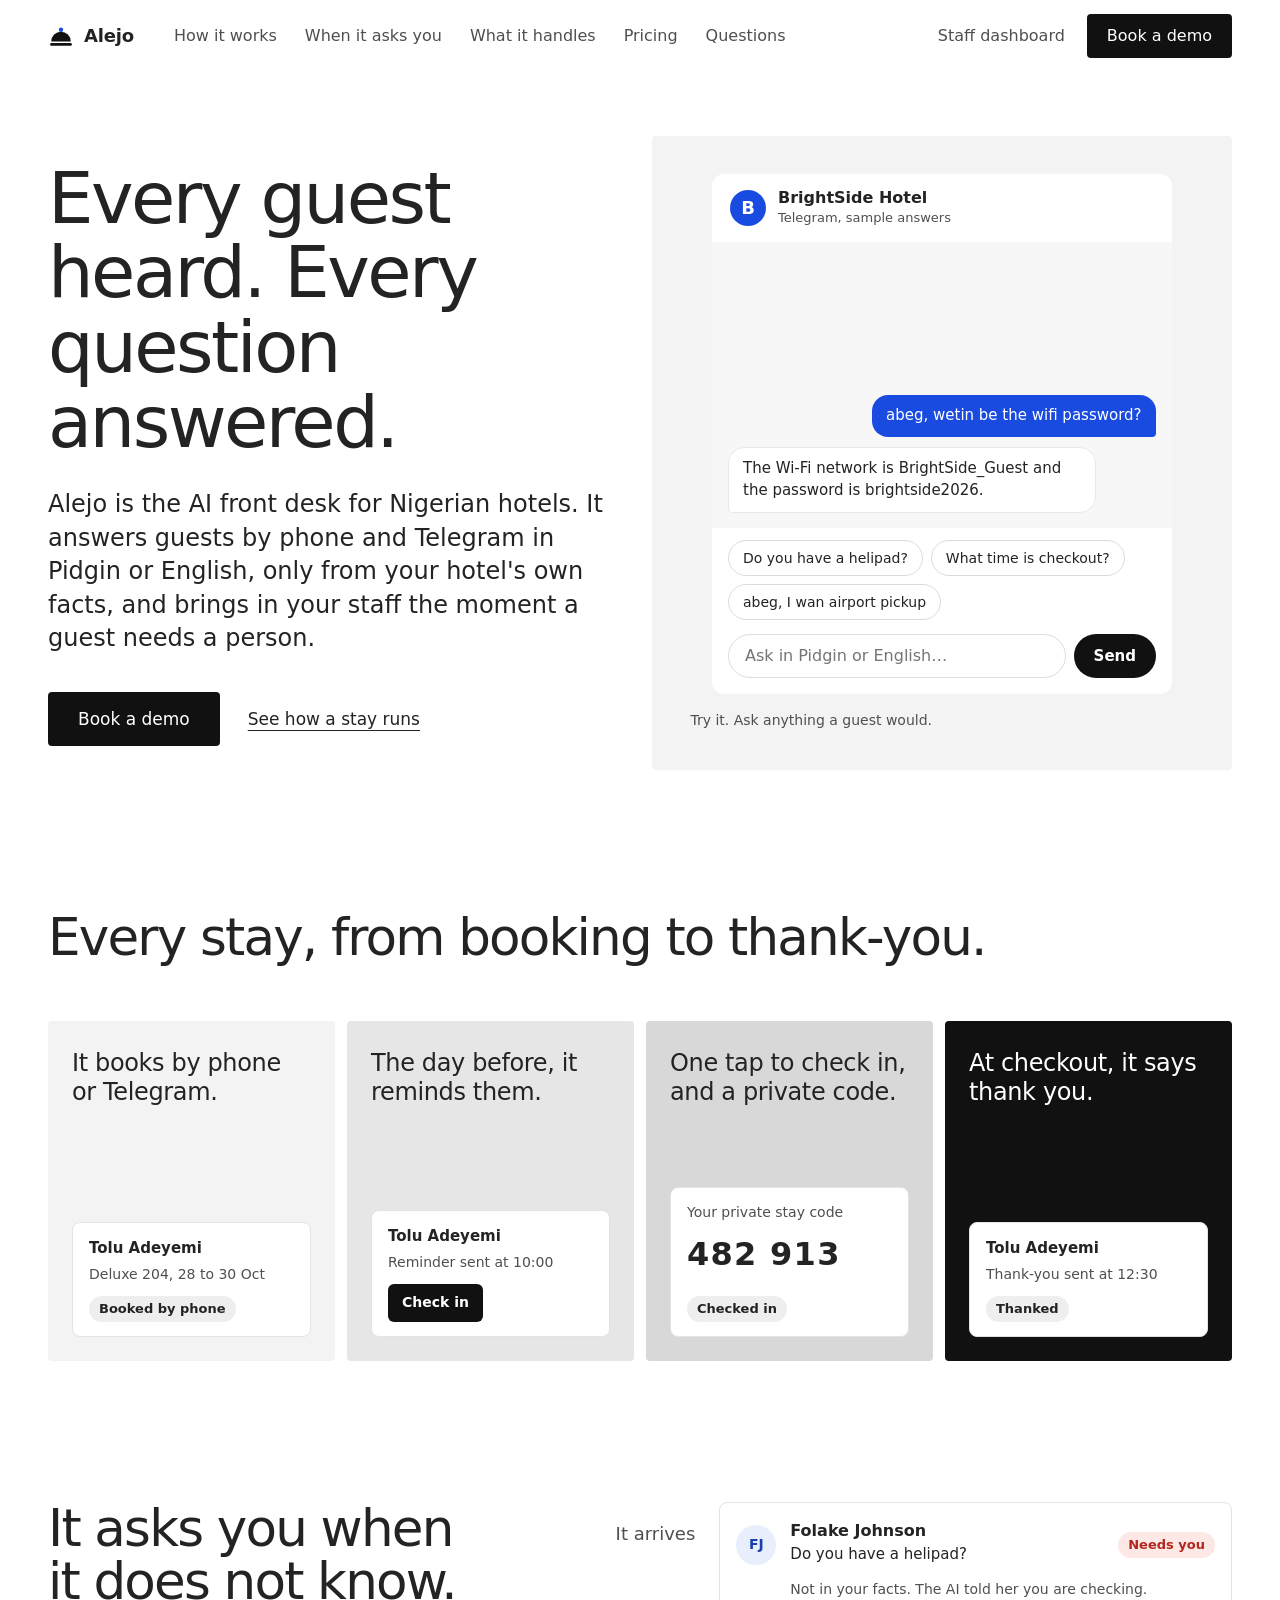
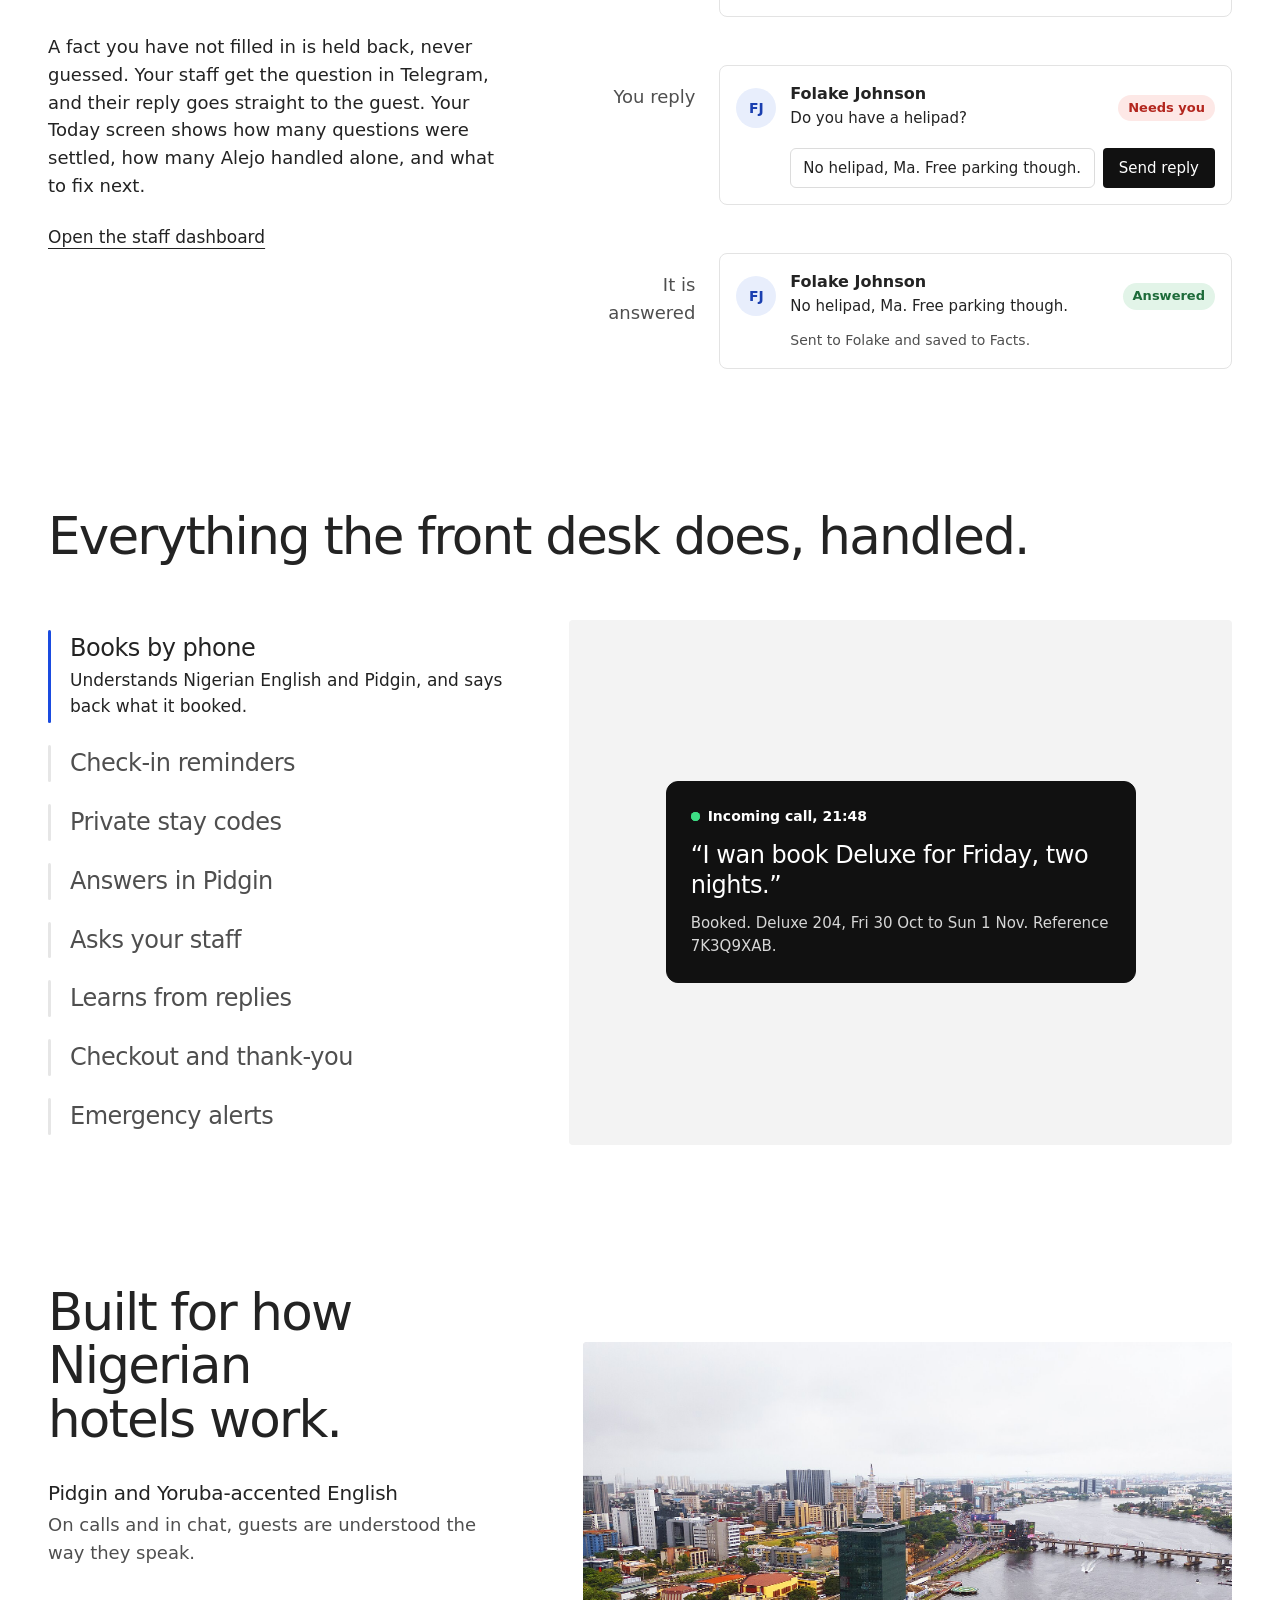
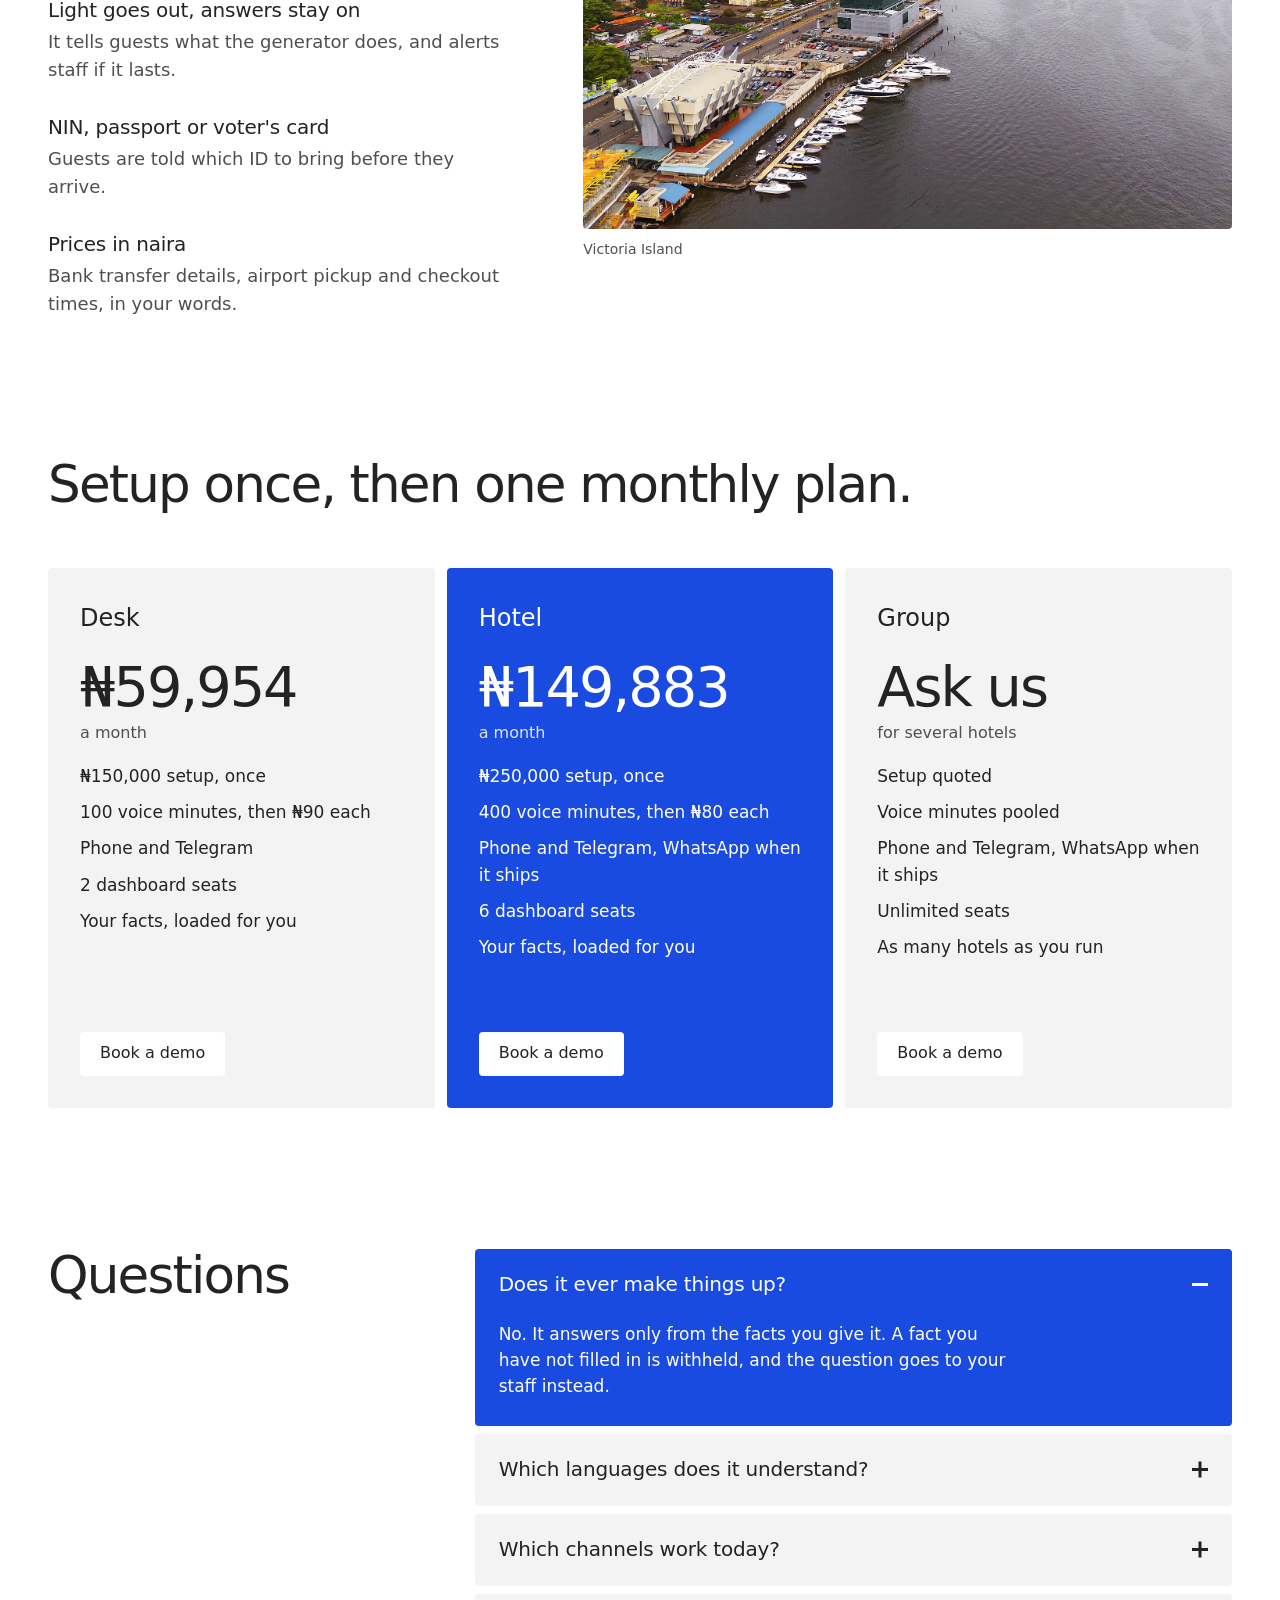
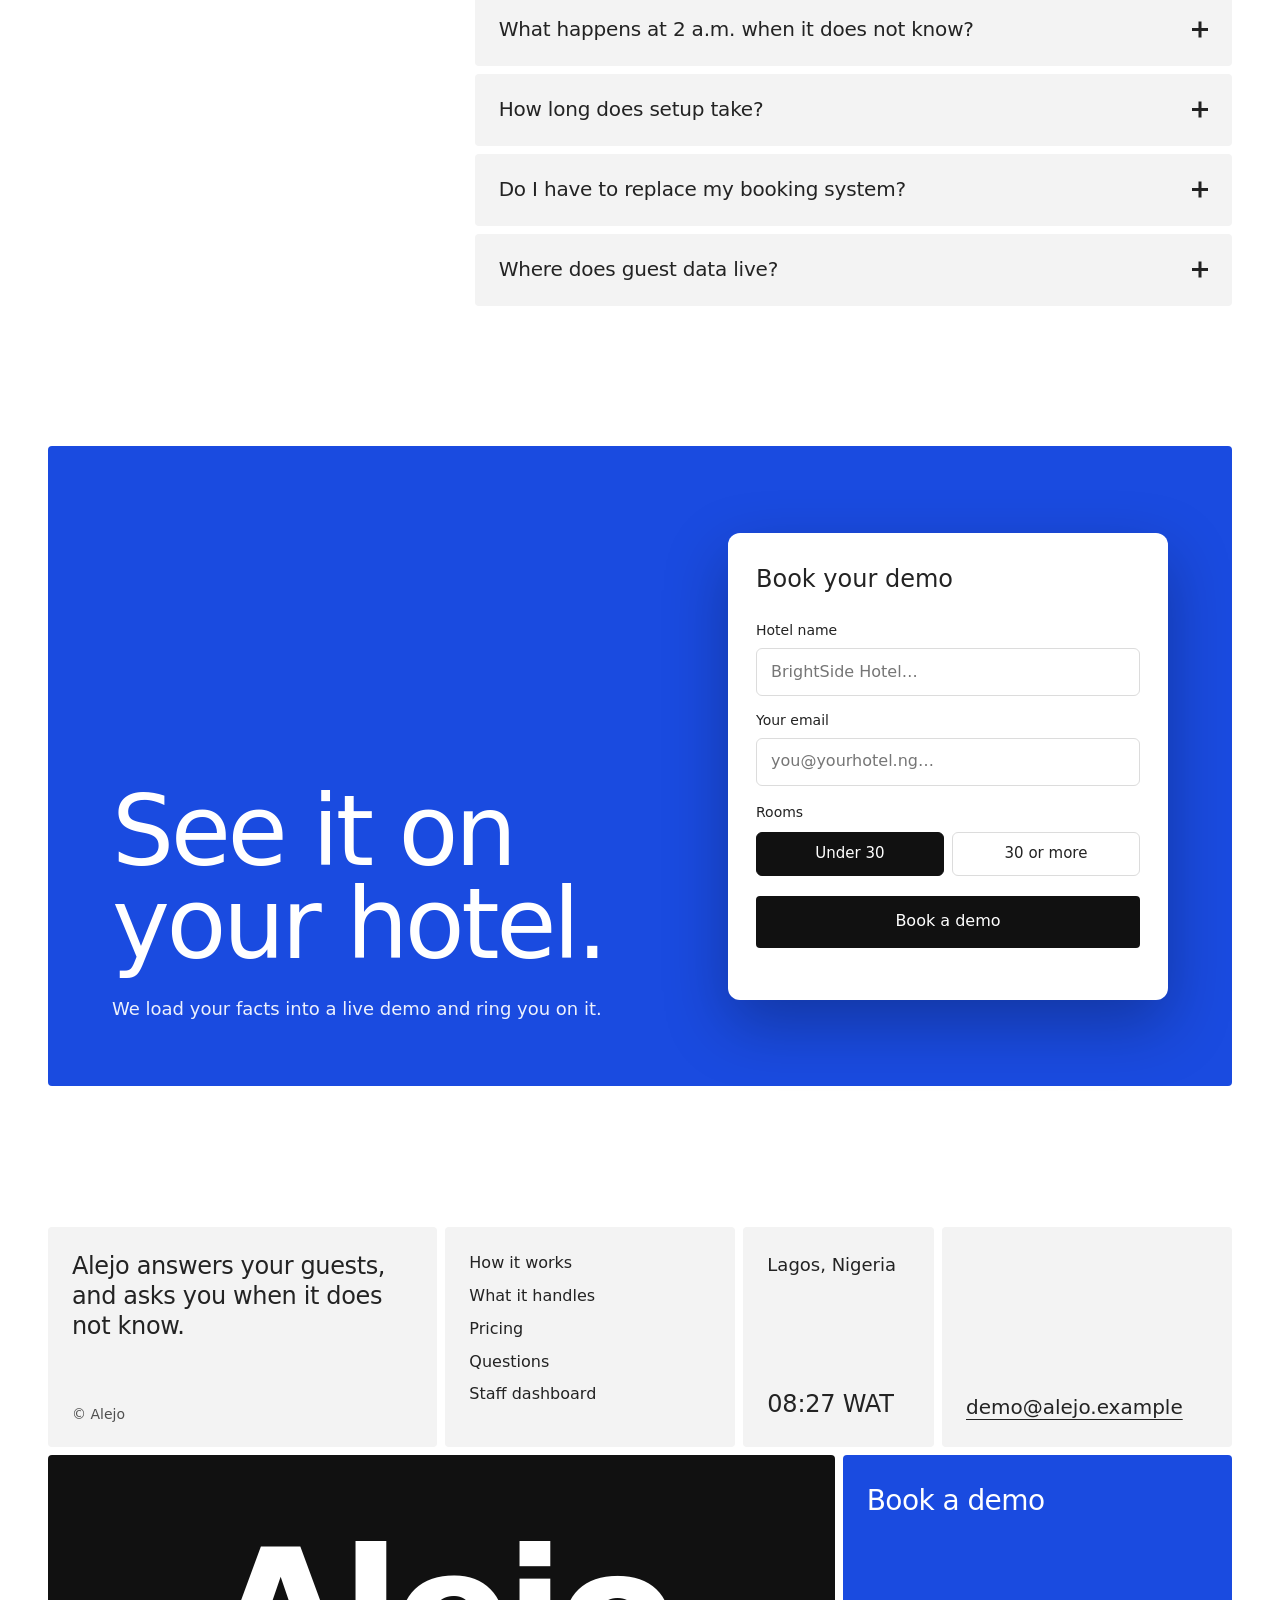
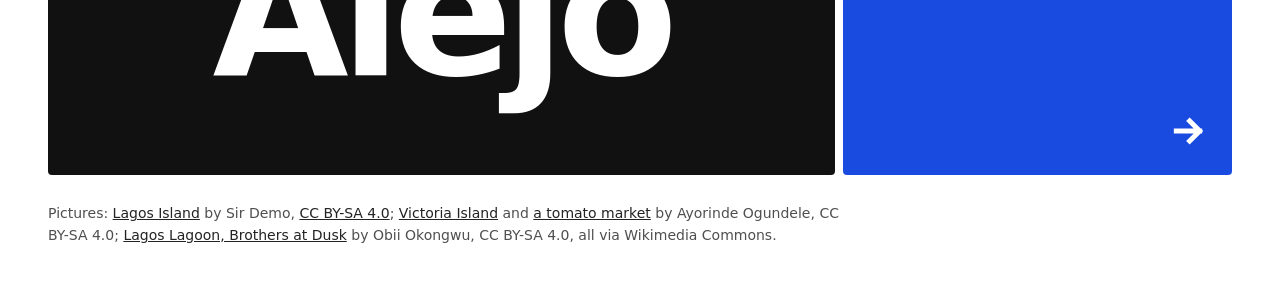
==== commit f1c8ff65: "Service recovery, resolution score and sharper positioning Guest bot: requests, complaints and emerg" ====
--- a/website/index.html
+++ b/website/index.html
@@ -3,8 +3,8 @@
 <head>
   <meta charset="utf-8">
   <meta name="viewport" content="width=device-width, initial-scale=1, viewport-fit=cover">
-  <title>Alejo: the AI front desk for Nigerian hotels</title>
-  <meta name="description" content="Alejo answers hotel guests by phone and chat in Pidgin or English, only from your hotel's own facts. When it does not know, it asks your staff.">
+  <title>Alejo: every guest heard, every question answered</title>
+  <meta name="description" content="Alejo is the AI front desk for Nigerian hotels. It answers guests by phone and Telegram in Pidgin or English, only from your hotel's own facts, and brings in your staff when a guest needs a person.">
   <meta name="theme-color" content="#ffffff">
   <meta name="color-scheme" content="light">
   <link rel="preconnect" href="https://api.fontshare.com">
@@ -42,8 +42,8 @@
   <!-- HERO: a plain headline and the product doing its job -->
   <section class="hero wrap" aria-labelledby="h-hero">
     <div class="hero-text">
-      <h1 id="h-hero">The AI front desk for Nigerian hotels.</h1>
-      <p class="lead">It answers guests in Pidgin or English, only from your hotel's own facts, and asks your staff when it does not know.</p>
+      <h1 id="h-hero">Every guest heard. Every question answered.</h1>
+      <p class="lead">Alejo is the AI front desk for Nigerian hotels. It answers guests by phone and Telegram in Pidgin or English, only from your hotel's own facts, and brings in your staff the moment a guest needs a person.</p>
       <div class="hero-actions">
         <a class="btn btn-lg" href="#demo">Book a demo</a>
         <a class="text-link" href="#how">See how a stay runs</a>
@@ -108,7 +108,7 @@
     <div class="split">
       <div class="split-head">
         <h2 id="h-asks">It asks you when it does not know.</h2>
-        <p class="body">A fact you have not filled in is held back, never guessed. Your staff get the question in Telegram, and their reply goes straight to the guest.</p>
+        <p class="body">A fact you have not filled in is held back, never guessed. Your staff get the question in Telegram, and their reply goes straight to the guest. Your Today screen shows how many questions were settled, how many Alejo handled alone, and what to fix next.</p>
         <a class="text-link" href="/app/index.html">Open the staff dashboard</a>
       </div>
       <div class="states">
@@ -271,6 +271,7 @@
         <details name="faq"><summary>Which channels work today?</summary><p>Phone and Telegram. Guests who book by phone share their number with the bot once and the stay links up. WhatsApp and website chat are next.</p></details>
         <details name="faq"><summary>What happens at 2 a.m. when it does not know?</summary><p>The guest is told you are checking, and your staff group gets the question. Whoever replies first is heard: the reply goes to the guest, and if it starts with #kb it becomes an answer for next time.</p></details>
         <details name="faq"><summary>How long does setup take?</summary><p>Most of it is your facts: Wi-Fi, hours, prices, policies, bank details. We load 70 Nigerian-hotel answers, you fill the blanks, and we connect your phone number.</p></details>
+        <details name="faq"><summary>Do I have to replace my booking system?</summary><p>Today Alejo keeps its own bookings, so rooms booked by phone or Telegram live in Alejo. Connecting to the system you already use is on our list, and we build it in the order hotels ask. Tell us which one you run when you book a demo.</p></details>
         <details name="faq"><summary>Where does guest data live?</summary><p>In a private database set up for your hotel. A stay code is shown only to the chat linked to that booking, and only from the check-in date.</p></details>
       </div>
     </div>
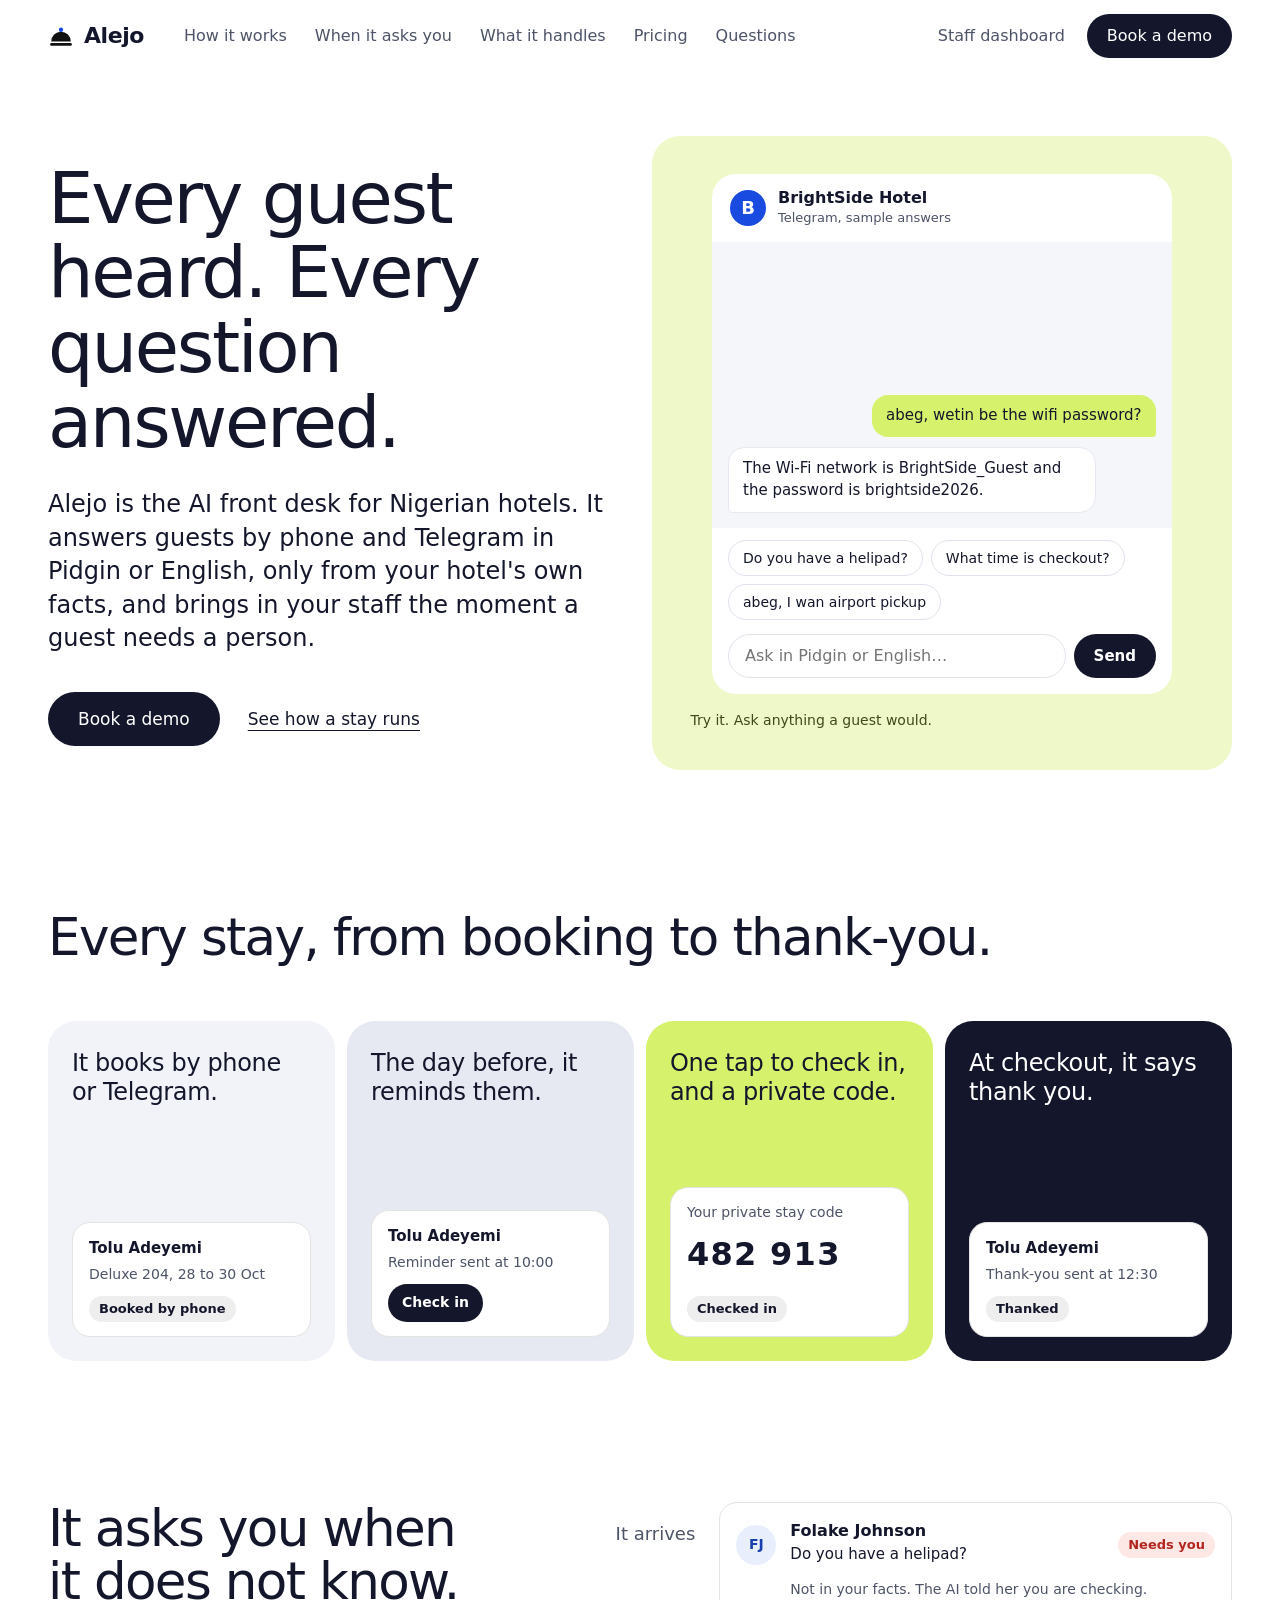
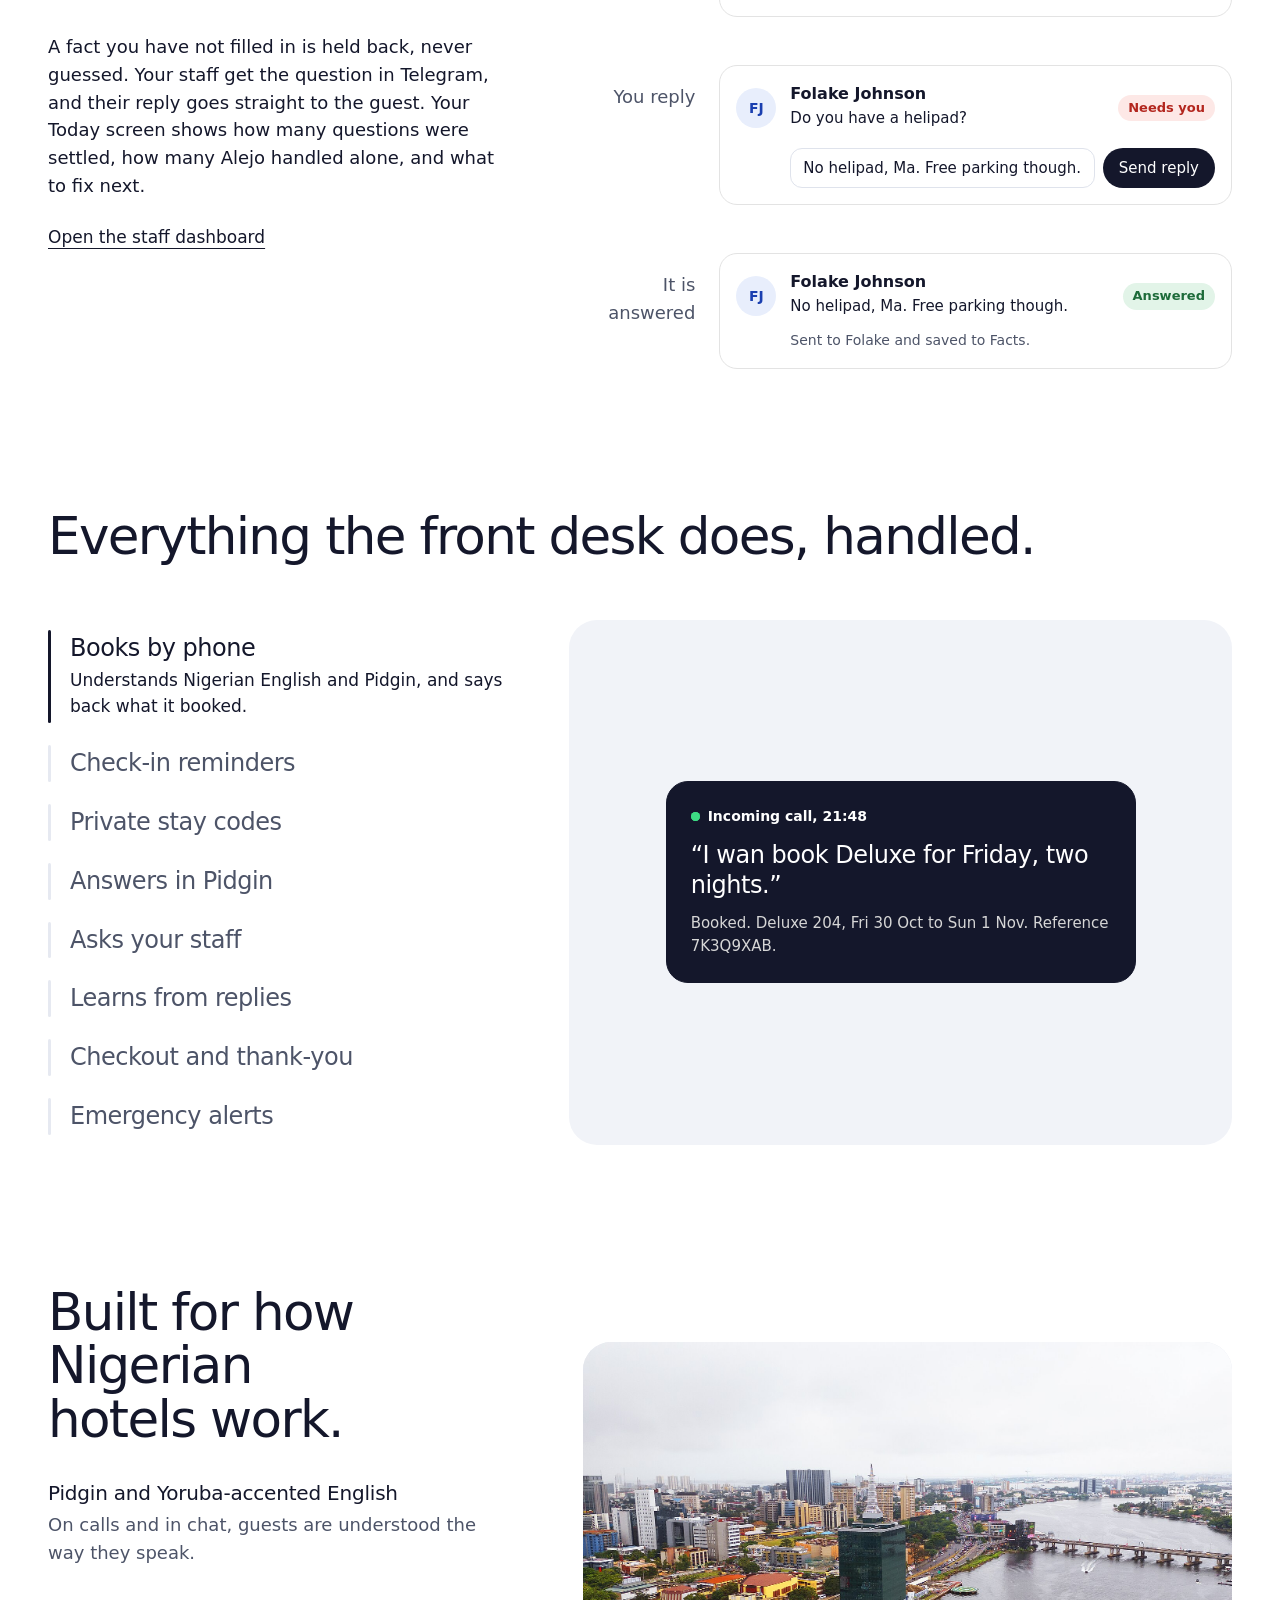
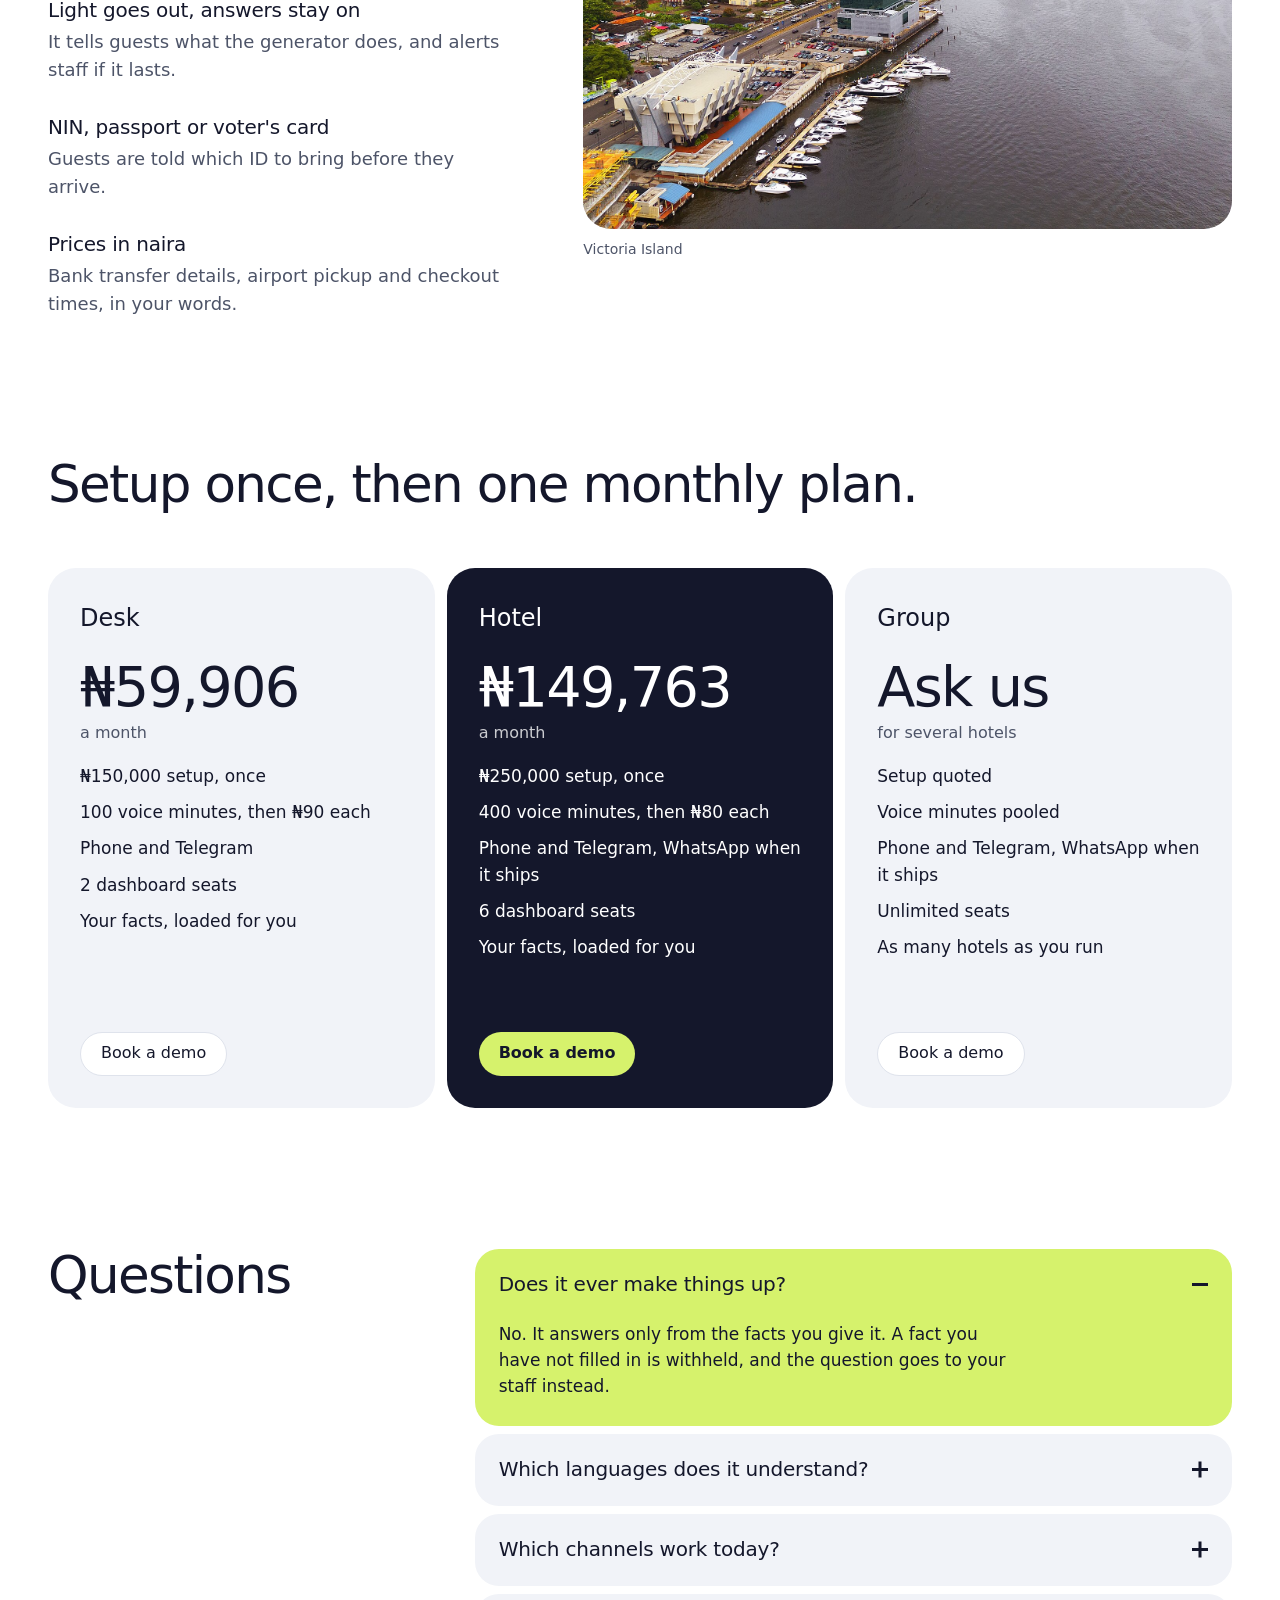
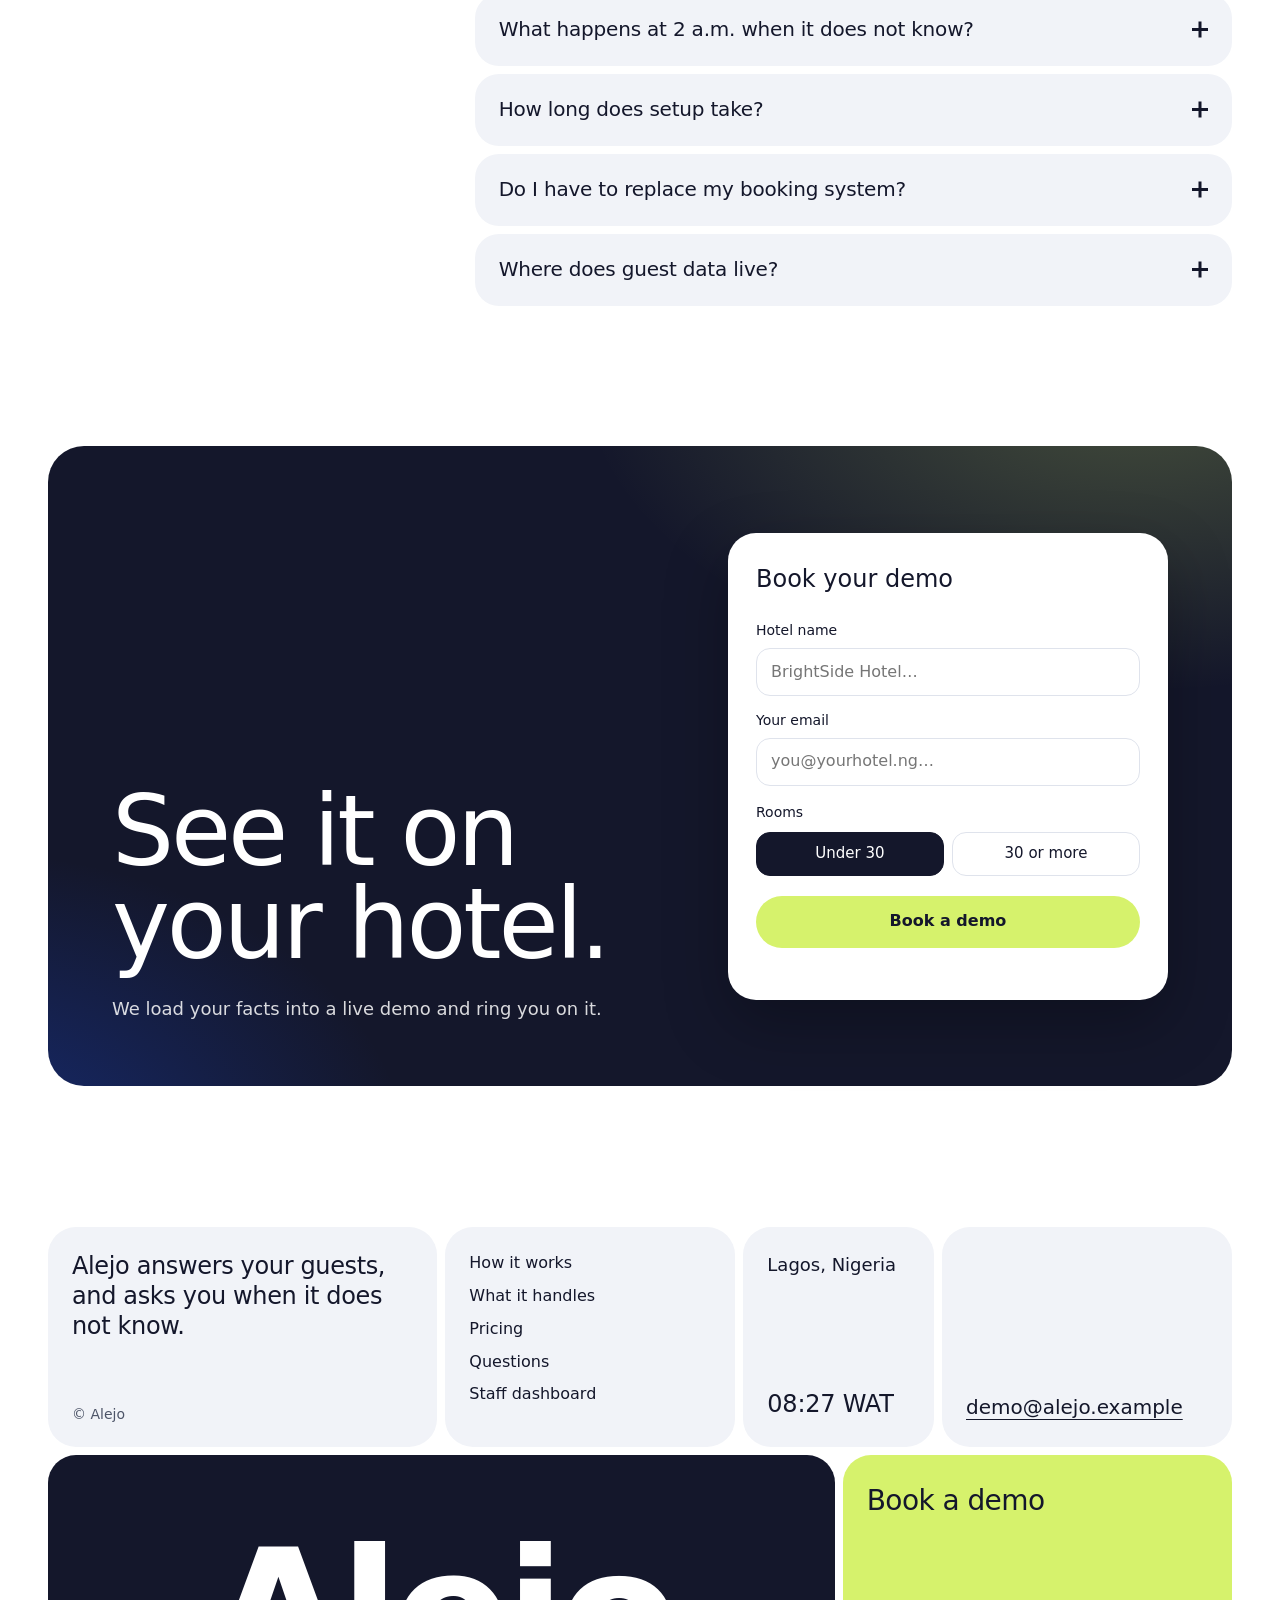
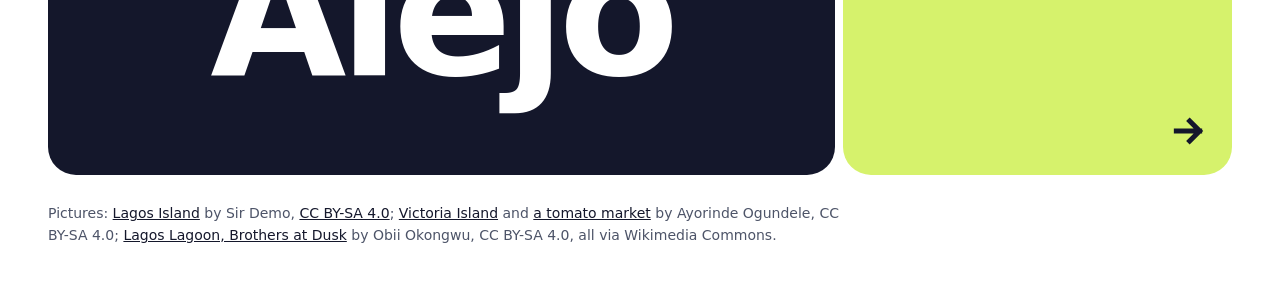
==== commit 691c2a03: "Marketing site: match the dashboard's Ink & Lime look, same layout and words The page keeps its sect" ====
--- a/website/index.html
+++ b/website/index.html
@@ -9,7 +9,7 @@
   <meta name="color-scheme" content="light">
   <link rel="preconnect" href="https://api.fontshare.com">
   <link rel="preconnect" href="https://cdn.fontshare.com" crossorigin>
-  <link href="https://api.fontshare.com/v2/css?f[]=general-sans@300,400,500,600&display=swap" rel="stylesheet">
+  <link href="https://api.fontshare.com/v2/css?f[]=general-sans@300,400,500,600&f[]=cabinet-grotesk@500,800&display=swap" rel="stylesheet">
   <link rel="stylesheet" href="site.css">
   <script>document.documentElement.classList.add('js')</script>
 </head>
--- a/website/site.css
+++ b/website/site.css
@@ -2,16 +2,19 @@
    One margin pair, one corner radius (4px), one button shape. Brand blue stays the AI hue. */
 :root {
   --bg: #ffffff;
-  --surface: #f3f3f3;
-  --surface-2: #e6e6e6;
-  --surface-3: #d8d8d8;
-  --ink: #232323;
-  --muted: #4f4f4f;
-  --dark: #111111;
+  --surface: #f1f3f8;
+  --surface-2: #e6e9f1;
+  --surface-3: #d9dde8;
+  --ink: #14172b;
+  --muted: #4d5468;
+  --dark: #14172b;
+  --lime: #d6f26c;
+  --lime-soft: #eef8c8;
+  --display: 'Cabinet Grotesk', 'General Sans', system-ui, -apple-system, 'Segoe UI', sans-serif;
   --accent: #1a4be0;
   --accent-ink: #ffffff;
-  --line: #dcdcdc;
-  --r: 4px;
+  --line: #dfe3ec;
+  --r: 24px;
   --m: clamp(20px, 4vw, 48px);
   --head-h: 72px;
   --step-small: 0.875rem;
@@ -460,3 +463,70 @@
   .text-link { display: inline-flex; align-items: center; min-height: 44px; }
   .chip { min-height: 44px; }
 }
+
+/* ---------- Skin v3, "Ink & Lime" (2026-11-24): the same page, the same words, in the dashboard's colours and shapes ----------
+   Ink replaces black and the big blue blocks, lime marks "you are here" and the one thing to press, corners are round, buttons are pills,
+   headings use Cabinet Grotesk (at a calm weight, so the airy feel stays). Blue stays for the AI: the chat mark, links and focus. */
+h1, h2, .price, .wordmark, .brand { font-family: var(--display); }
+h1, h2 { font-weight: 500; letter-spacing: -0.032em; }
+.price { font-weight: 500; letter-spacing: -0.03em; }
+.wordmark { font-weight: 800; letter-spacing: -0.04em; }
+.brand { font-weight: 800; font-size: 1.375rem; letter-spacing: -0.02em; }
+
+/* buttons are pills; on ink, the main button is lime */
+.btn { border-radius: 999px; }
+.btn:hover { background: #2a2f4d; }
+.btn-line { border: 1.5px solid var(--line); }
+.btn-light:hover { background: var(--surface); }
+.plan-rec .btn, .cta-field .btn { background: var(--lime); color: var(--ink); font-weight: 600; }
+.plan-rec .btn:hover, .cta-field .btn:hover { background: #e4f98a; }
+.menu-btn { border-radius: 999px; }
+.mock-btn { border-radius: 999px; }
+.tg-btn { border-radius: 999px; }
+
+/* round cards */
+.stage, .field, .plan, .ftile, .slide-stack, .ex-stage { border-radius: 28px; }
+details { border-radius: 24px; }
+.cta-field { border-radius: 36px; }
+.chat { border-radius: 24px; }
+.frag { border-radius: 22px; }
+.dialog { border-radius: 28px; }
+.scard, .irow { border-radius: 18px; }
+.dialog input[type="text"], .dialog input[type="email"], .seg span { border-radius: 14px; }
+.irow-reply input { border-radius: 12px; }
+.chat-log { background: #f5f6fa; }
+.msg.in { border-color: #e6e9f1; }
+
+/* hero: the chat sits on a soft lime panel */
+.stage { background: var(--lime-soft); }
+.stage-note { color: #3f4a1a; }
+
+/* the stay in four steps: the private code is the "you are here" card */
+.fd-3 { background: var(--lime); color: var(--ink); }
+
+/* the guest's own messages are lime, like the staff reply in the dashboard */
+.msg.out { background: var(--lime); color: var(--ink); }
+
+/* the explorer's progress line and the reading bar are ink */
+.ex-fill { background: var(--ink); }
+.progress { background: var(--ink); }
+
+/* pricing: the recommended plan is ink */
+.plan-rec { background: var(--ink); color: #fff; }
+.plan-rec .price span { color: rgba(255, 255, 255, 0.78); }
+.plan-rec :focus-visible { outline-color: var(--lime); }
+
+/* questions: the open one is lime */
+details[open] { background: var(--lime); color: var(--ink); }
+details[open] summary:focus-visible { outline-color: var(--ink); }
+
+/* the demo block: ink with a soft lime and blue glow (the same as the sign-in page) */
+.cta-field { background-color: var(--ink); background-image: radial-gradient(900px 520px at 92% -12%, rgba(214, 242, 108, 0.26), transparent 62%), radial-gradient(760px 520px at -8% 112%, rgba(26, 75, 224, 0.4), transparent 60%); }
+.cta-text .body { color: rgba(255, 255, 255, 0.84); }
+.cta-field :focus-visible { outline-color: var(--lime); }
+.dialog :focus-visible { outline-color: var(--accent); }
+
+/* footer: the call to action is lime */
+.ft-cta { background: var(--lime); color: var(--ink); }
+.ft-cta:hover { background: #c9e85a; }
+.ft-cta:focus-visible { outline-color: var(--ink); }
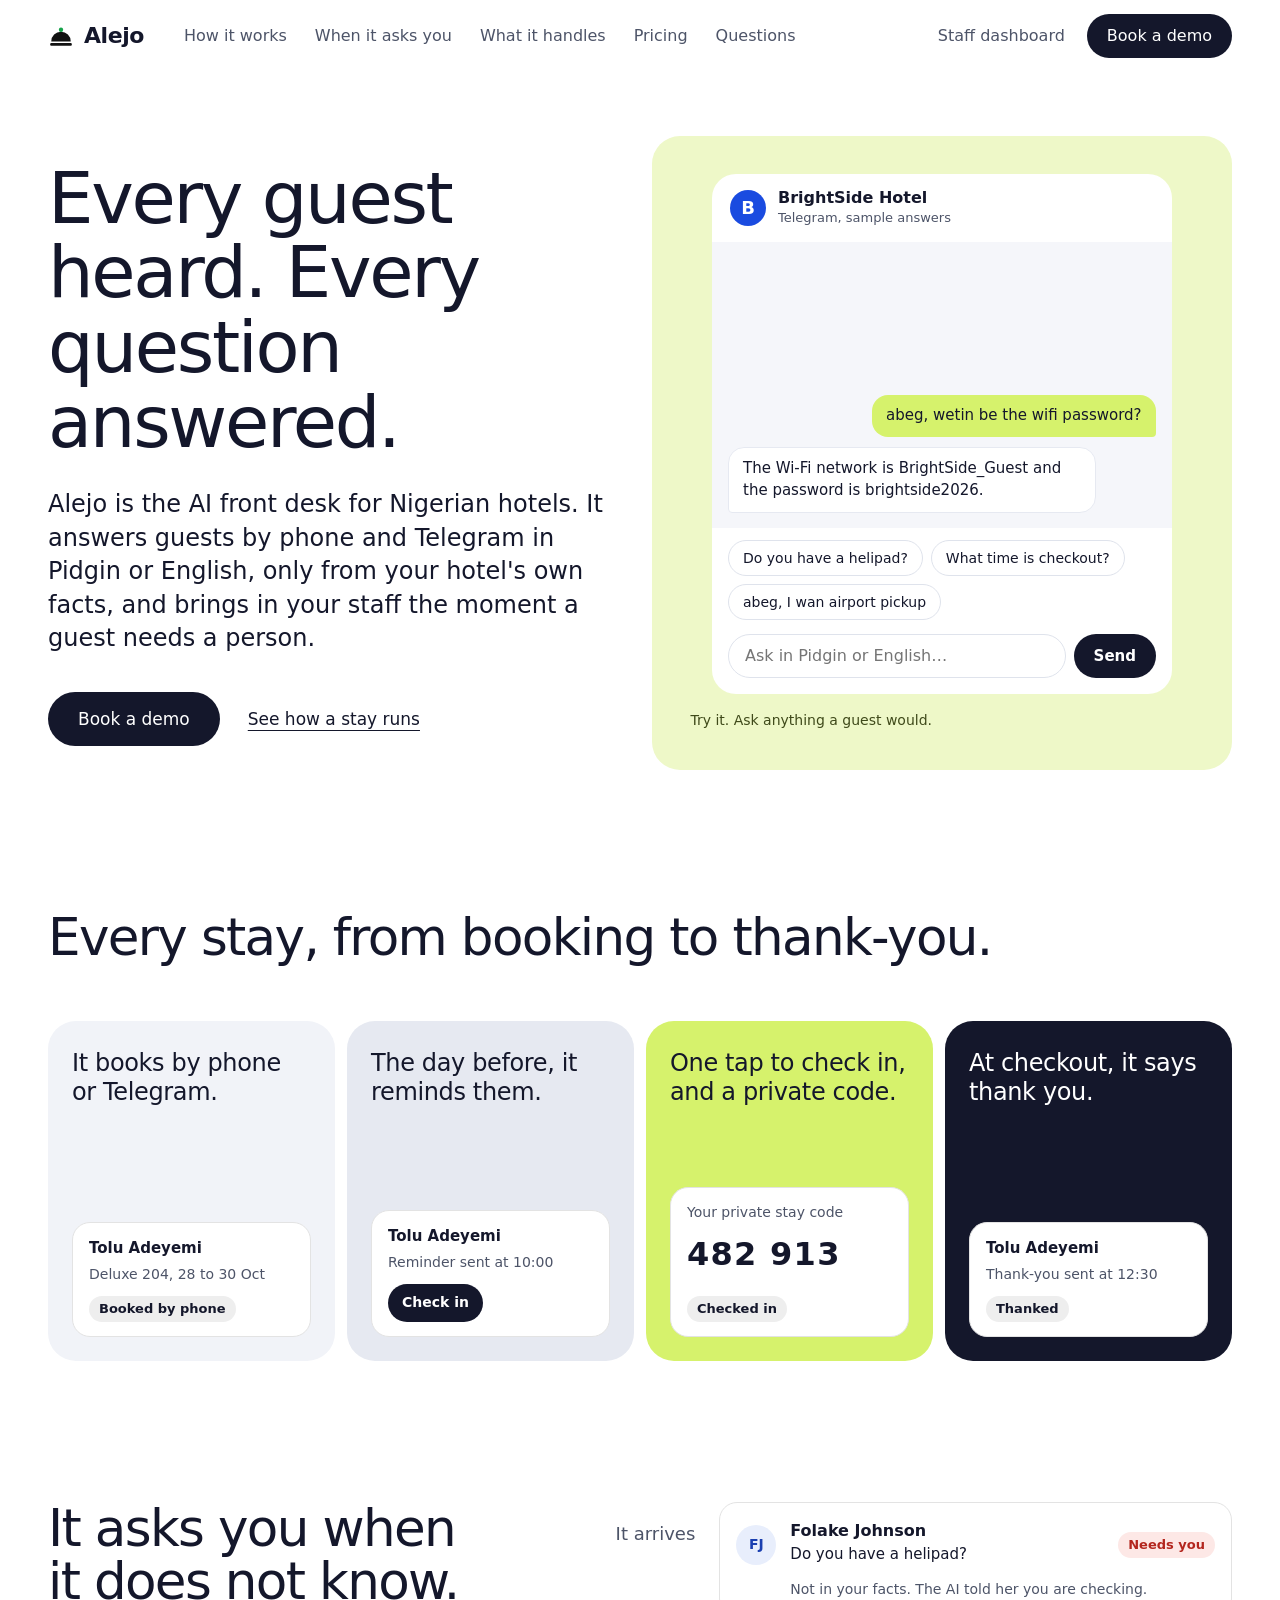
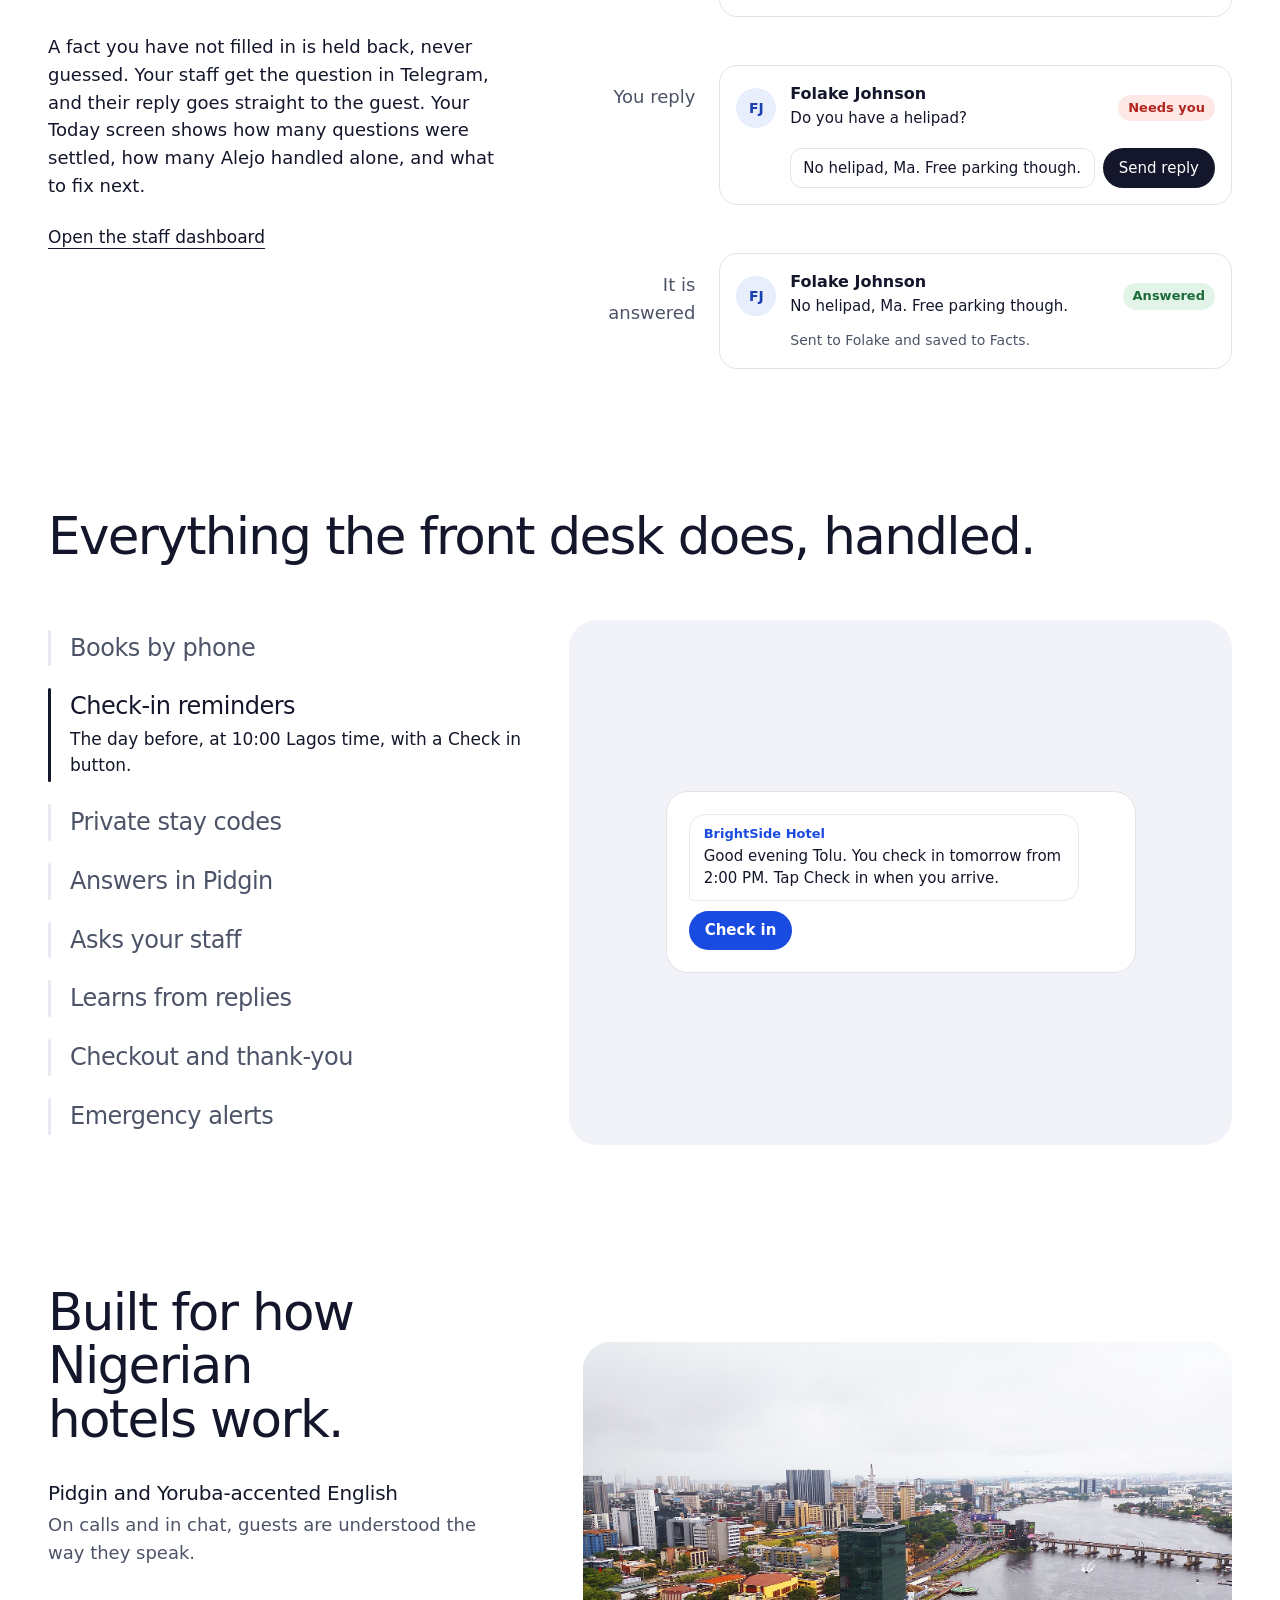
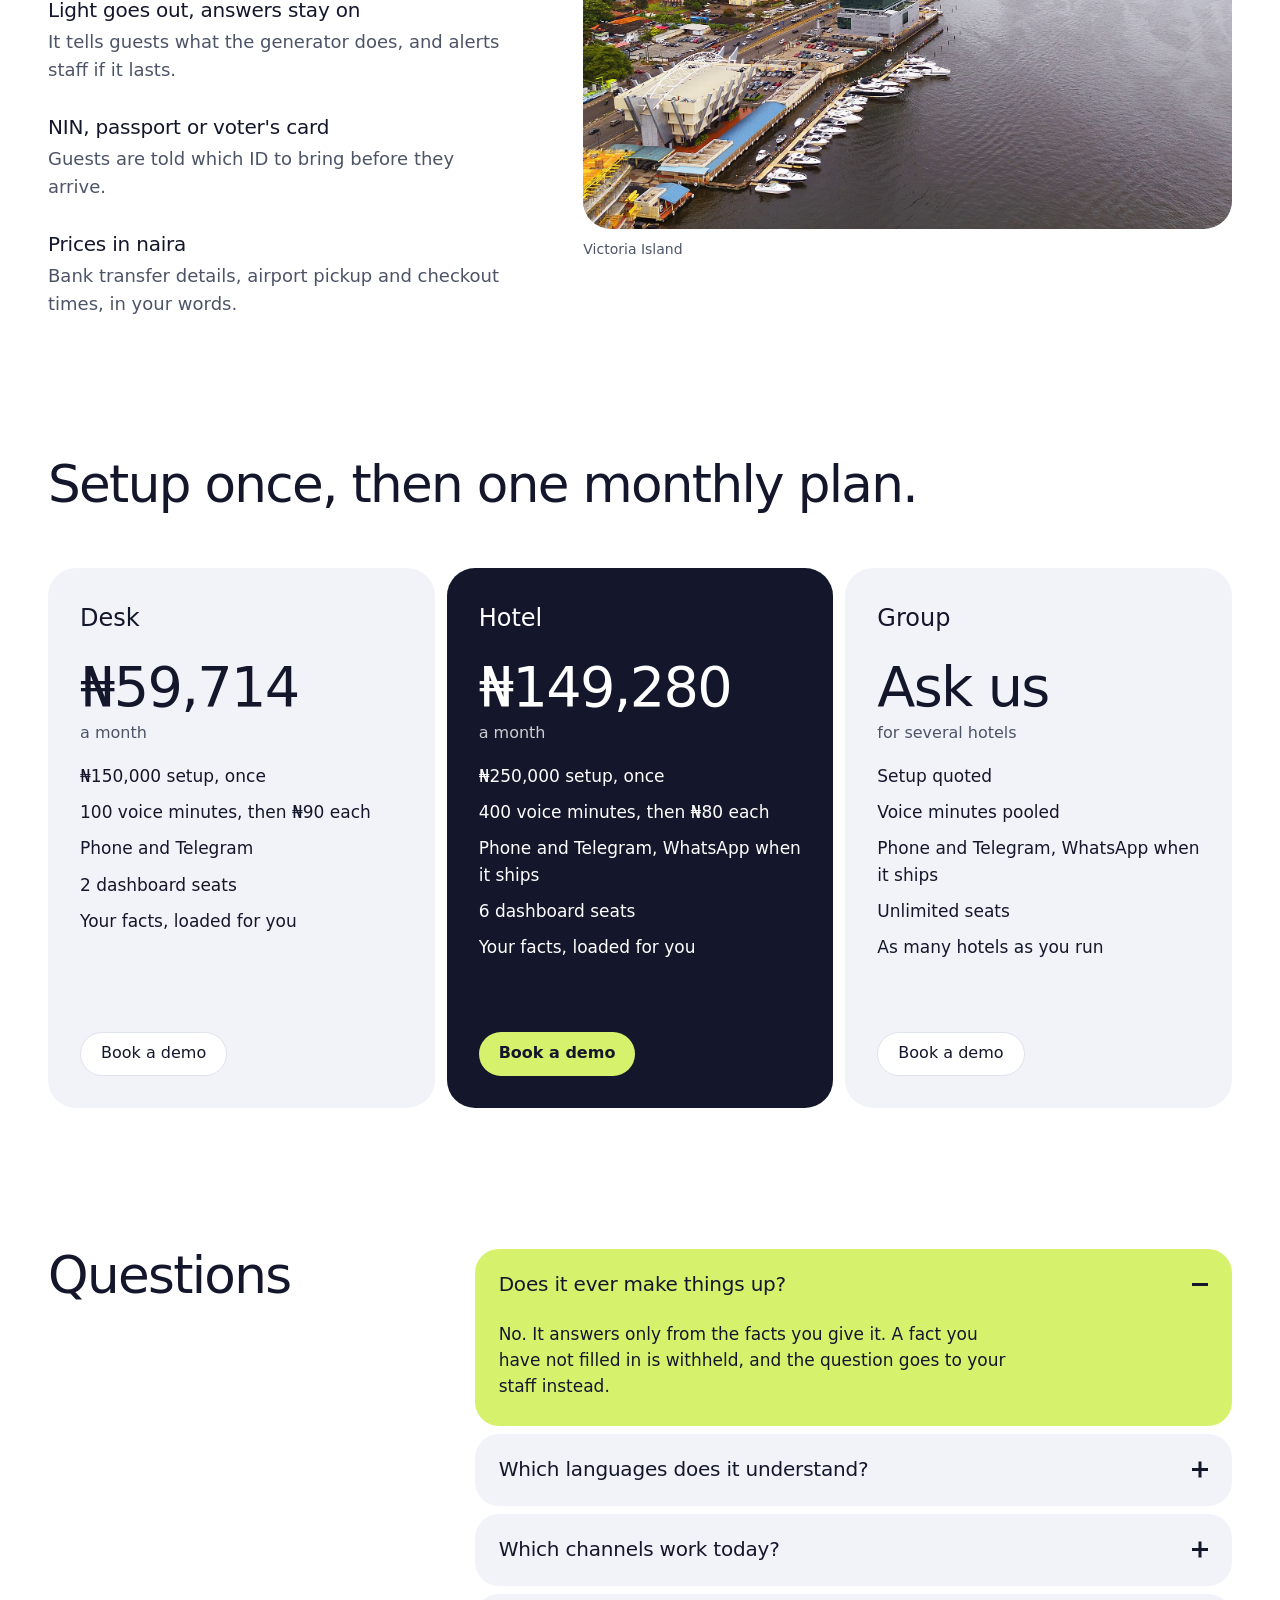
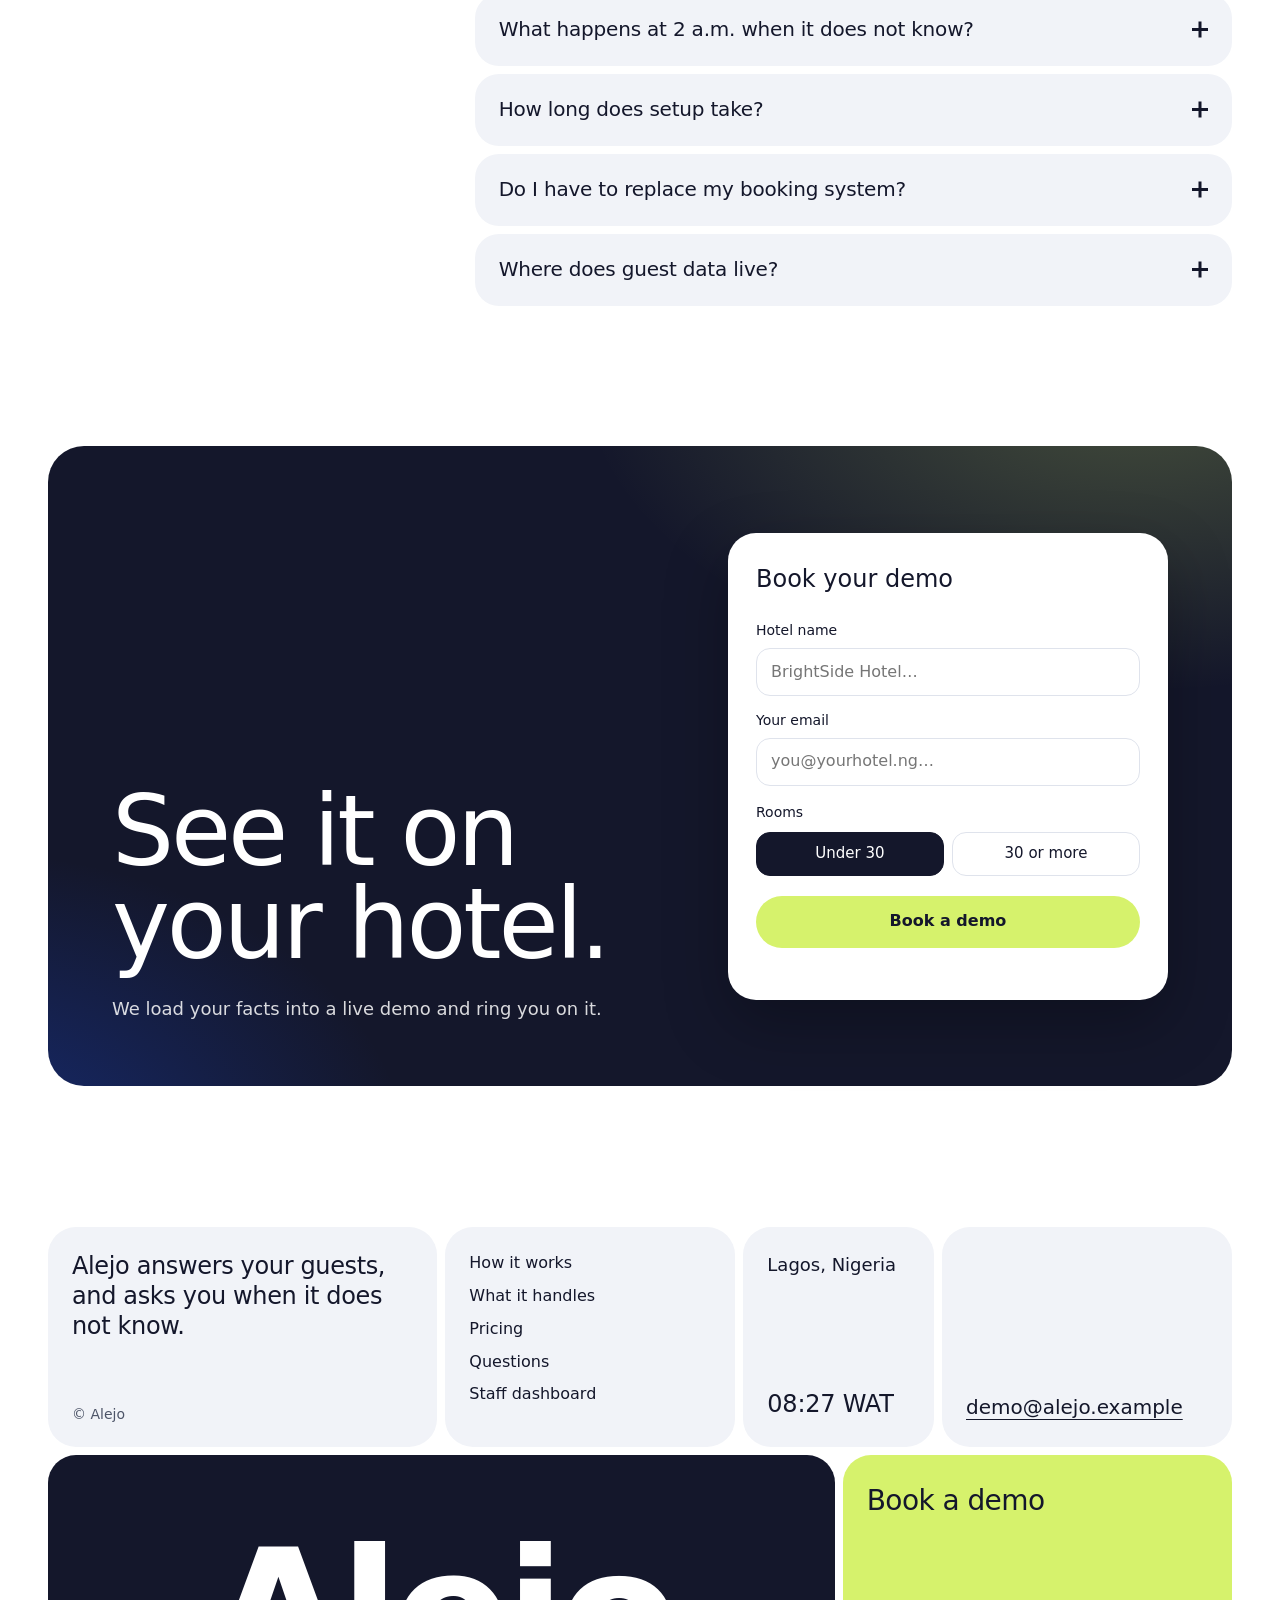
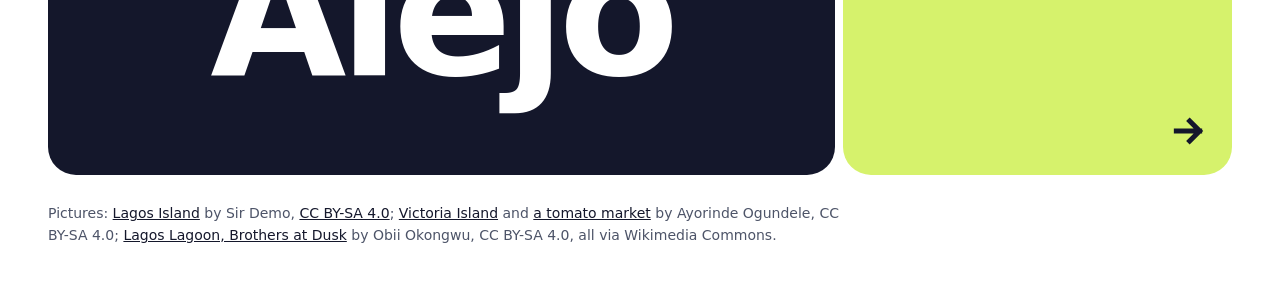
==== commit 33f84e93: "Hotels admin page, pinned controls, Settings shows each hotel's own details, green mark and tab icon" ====
--- a/website/index.html
+++ b/website/index.html
@@ -2,6 +2,9 @@
 <html lang="en">
 <head>
   <meta charset="utf-8">
+<link rel="icon" href="/favicon.svg" type="image/svg+xml">
+<link rel="icon" href="/favicon-32.png" sizes="32x32" type="image/png">
+<link rel="apple-touch-icon" href="/apple-touch-icon.png">
   <meta name="viewport" content="width=device-width, initial-scale=1, viewport-fit=cover">
   <title>Alejo: every guest heard, every question answered</title>
   <meta name="description" content="Alejo is the AI front desk for Nigerian hotels. It answers guests by phone and Telegram in Pidgin or English, only from your hotel's own facts, and brings in your staff when a guest needs a person.">
@@ -19,7 +22,7 @@
 
 <header class="site-head" id="siteHead">
   <div class="wrap head-in">
-    <a class="brand" href="#top" aria-label="Alejo, back to top"><svg class="mark" viewBox="0 0 24 24" aria-hidden="true"><path d="M3 17a9 9 0 0 1 18 0z" fill="#111"/><rect x="2" y="18.5" width="20" height="2.5" rx="1" fill="#111"/><circle cx="12" cy="6.2" r="2" fill="#1a4be0"/></svg><span translate="no">Alejo</span></a>
+    <a class="brand" href="#top" aria-label="Alejo, back to top"><svg class="mark" viewBox="0 0 24 24" aria-hidden="true"><path d="M3 17a9 9 0 0 1 18 0z" fill="#111"/><rect x="2" y="18.5" width="20" height="2.5" rx="1" fill="#111"/><circle cx="12" cy="6.2" r="2" fill="#16a34a"/></svg><span translate="no">Alejo</span></a>
     <nav class="nav" id="nav" aria-label="Main">
       <a href="#how">How it works</a>
       <a href="#asks">When it asks you</a>
